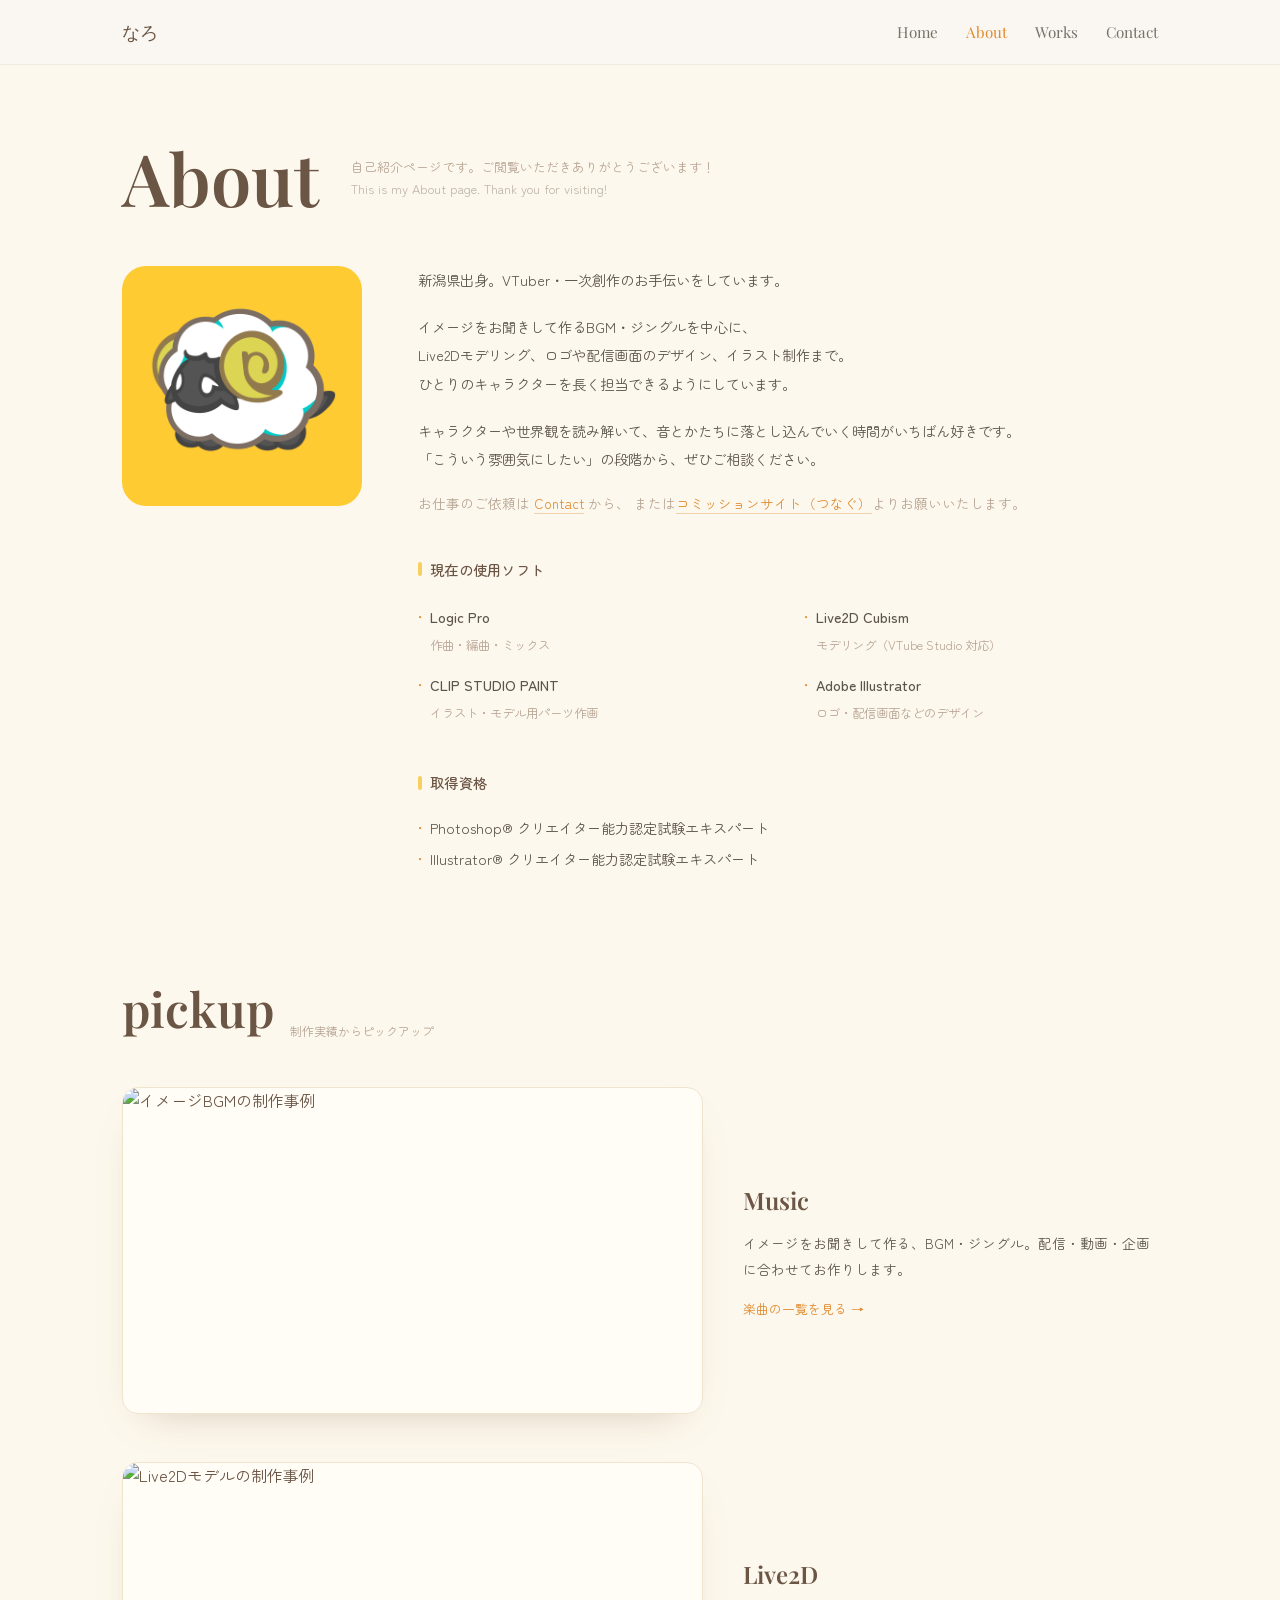
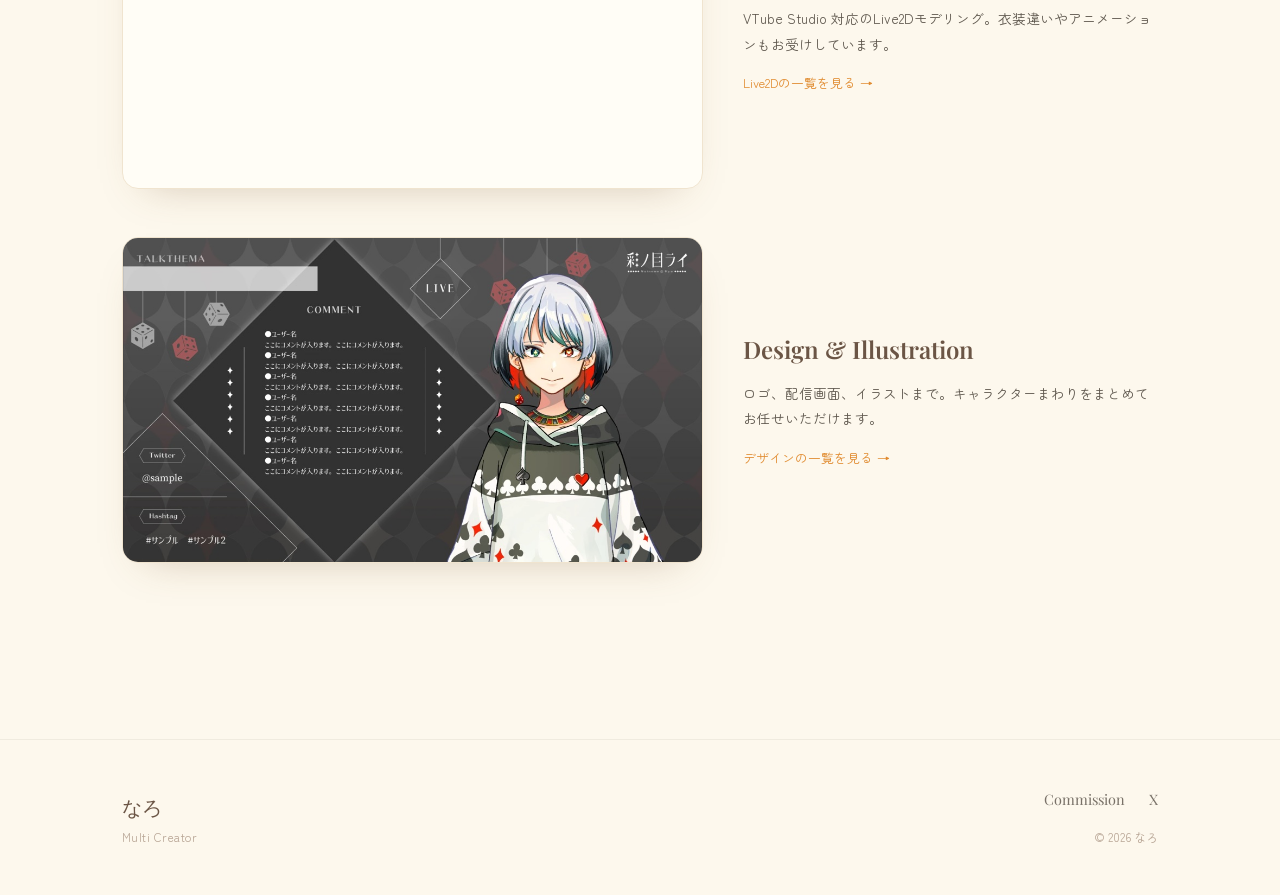
==== about.html @ 45e13581 "トップの「なろ」をロゴSVGに差し替え（トップ画像と同じ字体） Co-Authored-By: Claude Opus 5 <noreply@anthropic.com>" ====
<!doctype html>
<html lang="ja">
  <head>
    <meta charset="utf-8" />
    <meta name="viewport" content="width=device-width, initial-scale=1" />
    <title>About — なろ</title>
    <meta name="description" content="プロフィール・使用ソフト・取得資格・ピックアップ作品。" />
    <link rel="icon" href="images/favicon.png" type="image/png" />
    <link rel="apple-touch-icon" href="images/apple-touch-icon.png" />
    <!-- SNSに貼ったときのプレビュー（OGP） -->
    <meta property="og:type" content="website" />
    <meta property="og:site_name" content="なろ — Portfolio" />
    <meta property="og:title" content="About — なろ" />
    <meta property="og:description" content="プロフィール・使用ソフト・取得資格・ピックアップ作品。" />
    <meta property="og:url" content="https://nar8ran.github.io/about.html" />
    <meta property="og:image" content="https://nar8ran.github.io/images/og.png" />
    <meta name="twitter:card" content="summary_large_image" />
    <link rel="preconnect" href="https://fonts.googleapis.com" />
    <link rel="preconnect" href="https://fonts.gstatic.com" crossorigin />
    <link
      href="https://fonts.googleapis.com/css2?family=Playfair+Display:wght@400;500;600;700&family=Zen+Maru+Gothic:wght@400;500;700&display=swap"
      rel="stylesheet"
    />
    <link rel="stylesheet" href="style.css?v=202610081332" />
  </head>
  <body>
    <!-- ============ ヘッダー ============ -->
    <header class="site-header">
      <div class="site-header__inner">
        <a href="index.html" class="brand">なろ</a>
        <nav class="site-nav">
          <a href="index.html">Home</a>
          <a href="about.html" class="active">About</a>
          <a href="works.html">Works</a>
          <a href="contact.html">Contact</a>
        </nav>
      </div>
    </header>

    <main class="page">
      <div class="page-head rise">
        <h1>About</h1>
        <div class="page-head__sub">
          <p>自己紹介ページです。ご閲覧いただきありがとうございます！</p>
          <p><span>This is my About page. Thank you for visiting!</span></p>
        </div>
      </div>

      <!-- ============ プロフィール ============ -->
      <section class="profile">
        <div>
          <!-- プロフィールアイコン（差し替えるときは images/ の別ファイルを指定） -->
          <img
            class="profile__icon round-xl"
            src="images/profile.png"
            alt="なろのプロフィールアイコン"
            width="1000"
            height="1000"
          />
        </div>

        <div class="profile__body">
          <div class="intro">
            <p class="intro__block">新潟県出身。VTuber・一次創作のお手伝いをしています。</p>
            <p class="intro__block">
              イメージをお聞きして作るBGM・ジングルを中心に、<br />
              Live2Dモデリング、ロゴや配信画面のデザイン、イラスト制作まで。<br />
              ひとりのキャラクターを長く担当できるようにしています。
            </p>
            <p>
              キャラクターや世界観を読み解いて、音とかたちに落とし込んでいく時間がいちばん好きです。
            </p>
            <p>「こういう雰囲気にしたい」の段階から、ぜひご相談ください。</p>
            <p class="intro__links">
              お仕事のご依頼は <a href="contact.html">Contact</a> から、
              または<a href="https://tsunagu.cloud/users/nar8ran" target="_blank" rel="noreferrer"
                >コミッションサイト（つなぐ）</a
              >よりお願いいたします。
            </p>
          </div>

          <div>
            <h3 class="sublabel">現在の使用ソフト</h3>
            <ul class="list list--2col list--note">
              <li><b>Logic Pro</b><span>作曲・編曲・ミックス</span></li>
              <li><b>Live2D Cubism</b><span>モデリング（VTube Studio 対応）</span></li>
              <li><b>CLIP STUDIO PAINT</b><span>イラスト・モデル用パーツ作画</span></li>
              <li><b>Adobe Illustrator</b><span>ロゴ・配信画面などのデザイン</span></li>
            </ul>
          </div>

          <div>
            <h3 class="sublabel">取得資格</h3>
            <ul class="list">
              <li>Photoshop® クリエイター能力認定試験エキスパート</li>
              <li>Illustrator® クリエイター能力認定試験エキスパート</li>
            </ul>
          </div>
        </div>
      </section>

      <!-- ============ pickup ============ -->
      <section class="pickup-section">
        <div class="section-title">
          <h2>pickup</h2>
          <p>制作実績からピックアップ</p>
        </div>

        <div class="pickup">
          <!-- 各ブロックをクリックすると、Works の該当タブが開きます -->
          <a class="pickup__item" href="works.html#music">
            <div class="pickup__media">
              <img
                src="https://i.ytimg.com/vi/hlm5HIlk3f0/hqdefault.jpg"
                alt="イメージBGMの制作事例"
                loading="lazy"
              />
            </div>
            <div class="pickup__body">
              <h3 class="pickup__label">Music</h3>
              <p class="pickup__text">
                イメージをお聞きして作る、BGM・ジングル。配信・動画・企画に合わせてお作りします。
              </p>
              <span class="pickup__more">楽曲の一覧を見る</span>
            </div>
          </a>

          <a class="pickup__item" href="works.html#live2d">
            <div class="pickup__media">
              <img
                src="https://i.ytimg.com/vi/E3qz4unM4Dc/hqdefault.jpg"
                alt="Live2Dモデルの制作事例"
                loading="lazy"
              />
            </div>
            <div class="pickup__body">
              <h3 class="pickup__label">Live2D</h3>
              <p class="pickup__text">
                VTube Studio 対応のLive2Dモデリング。衣装違いやアニメーションもお受けしています。
              </p>
              <span class="pickup__more">Live2Dの一覧を見る</span>
            </div>
          </a>

          <a class="pickup__item" href="works.html#other">
            <div class="pickup__media pickup__media--top">
              <img src="images/stream-rye.jpg" alt="配信画面デザインの制作事例" loading="lazy" />
            </div>
            <div class="pickup__body">
              <h3 class="pickup__label">Design &amp; Illustration</h3>
              <p class="pickup__text">
                ロゴ、配信画面、イラストまで。キャラクターまわりをまとめてお任せいただけます。
              </p>
              <span class="pickup__more">デザインの一覧を見る</span>
            </div>
          </a>
        </div>
      </section>
    </main>

    <!-- ============ フッター ============ -->
    <footer class="site-footer">
      <div class="site-footer__inner">
        <div>
          <p class="site-footer__name">なろ</p>
          <p class="site-footer__role">Multi Creator</p>
        </div>
        <div class="site-footer__links">
          <nav class="social-nav">
            <a href="https://tsunagu.cloud/users/nar8ran" target="_blank" rel="noreferrer">Commission</a>
            <a href="https://x.com/nar8ran" target="_blank" rel="noreferrer">X</a>
          </nav>
          <p class="copyright">© <span id="year">2026</span> なろ</p>
        </div>
      </div>
    </footer>

    <script src="script.js?v=202610081332"></script>
  </body>
</html>
---- style.css ----
/* =================================================================
 *  Portfolio — 素の HTML/CSS/JS（ビルド不要）
 *  配色を変えたいときは、まず下の :root 変数を触ってください。
 * ================================================================= */

:root {
  /* ---- 配色：オレンジ〜イエロー〜クリーム（名刺と同じ系統）----
     変数名の sage / blush は以前の名残ですが、
     いまは「イエロー系」「ピーチ系」として使っています。 */
  --cream: #fdf8ed; /* 背景（あたたかいクリーム） */
  --surface: #fffdf6;
  --ink: #6b5545; /* 文字（やわらかいブラウン） */
  --ink-soft: #b7a494; /* 補足テキスト */
  --line: #f0e4cf; /* 罫線 */

  --sage: #f7cf5e; /* メインのイエロー */
  --sage-soft: #fdf0cb; /* 面で使う淡いイエロー */
  --sage-deep: #e08a2e; /* リンク・強調（濃いオレンジ） */

  --yellow: #fbeb4e; /* 丸マークなどに使う、はっきりした黄色 */
  --hover: #f0983f; /* ホバー時の色（オレンジ） */
  --blush: #f9c795; /* 差し色のピーチ */
  --blush-soft: #fdeada;
  --blush-deep: #e2793c;

  --shadow-soft: 0 18px 40px -24px rgba(120, 90, 50, 0.35);
  --serif: "Playfair Display", Georgia, "Times New Roman", serif;
  --sans: "Zen Maru Gothic", "Hiragino Kaku Gothic ProN", "Hiragino Sans",
    "Yu Gothic", Meiryo, sans-serif;
  --wrap: 1100px;
}

/* ---------- reset ---------- */
*,
*::before,
*::after {
  box-sizing: border-box;
  margin: 0;
  padding: 0;
}

html {
  scroll-behavior: smooth;
  scroll-padding-top: 5rem;
  -webkit-text-size-adjust: 100%;
}

body {
  min-height: 100%;
  background-color: var(--cream);
  color: var(--ink);
  font-family: var(--sans);
  line-height: 1.6;
  -webkit-font-smoothing: antialiased;
  text-rendering: optimizeLegibility;
}

img {
  max-width: 100%;
  display: block;
}
a {
  color: inherit;
  text-decoration: none;
}
button {
  font: inherit;
  cursor: pointer;
}

::selection {
  background: var(--blush);
  color: var(--ink);
}

.serif {
  font-family: var(--serif);
}
.wrap {
  max-width: var(--wrap);
  margin-inline: auto;
  padding-inline: 1.25rem;
}
@media (min-width: 640px) {
  .wrap {
    padding-inline: 2rem;
  }
}

.bg-paper {
  background-image:
    radial-gradient(circle at 20% 15%, rgba(247, 207, 94, 0.18), transparent 42%),
    radial-gradient(circle at 85% 85%, rgba(249, 199, 149, 0.18), transparent 45%);
}

/* ---------- header ---------- */
.site-header {
  position: sticky;
  top: 0;
  z-index: 40;
  border-bottom: 1px solid rgba(236, 229, 218, 0.7);
  background: rgba(250, 247, 242, 0.85);
  backdrop-filter: blur(10px);
}
.site-header__inner {
  max-width: var(--wrap);
  margin-inline: auto;
  padding: 1rem 1.25rem;
  display: flex;
  align-items: center;
  justify-content: space-between;
}
@media (min-width: 640px) {
  .site-header__inner {
    padding: 1rem 2rem;
  }
}
.brand {
  font-family: var(--serif);
  font-size: 1.125rem;
  letter-spacing: 0.02em;
  transition: opacity 0.2s;
}
.brand:hover {
  color: var(--hover);
}
.site-nav {
  display: flex;
  align-items: center;
  gap: 1rem;
  font-family: var(--serif);
  font-size: 0.9rem;
}
@media (min-width: 640px) {
  .site-nav {
    gap: 1.75rem;
    font-size: 0.95rem;
  }
}
.site-nav a {
  position: relative;
  padding: 0.25rem 0;
  color: rgba(64, 56, 47, 0.7);
  transition: color 0.2s;
}
.site-nav a:hover {
  color: var(--hover);
}
.site-nav a.active {
  color: var(--sage-deep);
}

/* ---------- footer ---------- */
.site-footer {
  margin-top: 6rem;
  border-top: 1px solid rgba(236, 229, 218, 0.7);
}
.site-footer__inner {
  max-width: var(--wrap);
  margin-inline: auto;
  padding: 3rem 1.25rem;
  display: flex;
  flex-direction: column;
  gap: 2rem;
}
@media (min-width: 640px) {
  .site-footer__inner {
    padding: 3rem 2rem;
    flex-direction: row;
    align-items: flex-end;
    justify-content: space-between;
  }
}
.site-footer__name {
  font-family: var(--serif);
  font-size: 1.25rem;
}
.site-footer__role {
  margin-top: 0.25rem;
  font-size: 0.75rem;
  letter-spacing: 0.04em;
  color: var(--ink-soft);
}
.site-footer__links {
  display: flex;
  flex-direction: column;
  gap: 1rem;
}
@media (min-width: 640px) {
  .site-footer__links {
    align-items: flex-end;
  }
}
.social-nav {
  display: flex;
  flex-wrap: wrap;
  gap: 0.5rem 1.5rem;
  font-family: var(--serif);
  font-size: 0.9rem;
  color: rgba(64, 56, 47, 0.7);
}
.social-nav a:hover {
  color: var(--hover);
}
.copyright {
  font-size: 0.75rem;
  color: var(--ink-soft);
}

/* ---------- page heading ---------- */
.page {
  max-width: var(--wrap);
  margin-inline: auto;
  padding: 3.5rem 1.25rem;
}
@media (min-width: 640px) {
  .page {
    padding: 5rem 2rem;
  }
}
.page-head {
  display: flex;
  flex-direction: column;
  gap: 0.75rem;
}
@media (min-width: 640px) {
  .page-head {
    flex-direction: row;
    align-items: center; /* 見出しの高さの真ん中に文を揃える */
    gap: 2rem;
  }
}
.page-head h1 {
  font-family: var(--serif);
  font-weight: 600;
  font-size: 3.75rem;
  line-height: 0.9;
}
@media (min-width: 640px) {
  .page-head h1 {
    font-size: 4.5rem;
  }
}
.page-head__sub {
  font-size: 0.8rem;
  line-height: 1.7;
  color: var(--ink-soft);
}
@media (min-width: 640px) {
  .page-head__sub {
    padding-bottom: 0;
  }
}
.page-head__sub span {
  color: rgba(168, 158, 144, 0.75);
}

/* ---------- placeholder media ---------- */
.ph {
  position: relative;
  display: flex;
  align-items: center;
  justify-content: center;
  overflow: hidden;
  color: rgba(64, 56, 47, 0.45);
  font-size: 0.75rem;
  font-weight: 500;
  letter-spacing: 0.02em;
  text-align: center;
  background: linear-gradient(135deg, var(--sage-soft), rgba(247, 207, 94, 0.5));
}
.ph--blush {
  background: linear-gradient(135deg, var(--blush-soft), rgba(249, 199, 149, 0.5));
}
.ph--mixed {
  background: linear-gradient(135deg, var(--sage-soft), var(--cream) 55%, var(--blush-soft));
}
.ph::before {
  content: "✦";
  position: absolute;
  top: 0.75rem;
  right: 1rem;
  color: rgba(255, 255, 255, 0.7);
  font-size: 0.85rem;
}
.ph__label {
  position: relative;
  z-index: 1;
  max-width: 85%;
  padding-inline: 1rem;
}
.ph--square {
  aspect-ratio: 1 / 1;
}
.ph--43 {
  aspect-ratio: 4 / 3;
}
.ph--wide {
  aspect-ratio: 16 / 6;
}
.round-lg {
  border-radius: 1rem;
}
.round-xl {
  border-radius: 1.5rem;
}

/* ---------- about ---------- */
.profile {
  margin-top: 3.5rem;
  display: grid;
  gap: 2.5rem;
}
@media (min-width: 768px) {
  .profile {
    grid-template-columns: 15rem 1fr;
    gap: 3.5rem;
  }
}
.profile__icon {
  width: 100%;
  height: auto;
  aspect-ratio: 1 / 1;
  object-fit: cover;
  display: block;
}
.profile__body {
  display: flex;
  flex-direction: column;
  gap: 2.5rem;
}
.intro {
  font-size: 0.9rem;
  line-height: 2;
  color: rgba(64, 56, 47, 0.85);
}
.sublabel {
  display: inline-flex;
  align-items: center;
  gap: 0.5rem;
  font-size: 0.9rem;
  font-weight: 500;
  letter-spacing: 0.02em;
}
.sublabel::before {
  content: "";
  width: 4px;
  height: 14px;
  border-radius: 999px;
  background: var(--sage);
}
.list {
  margin-top: 1rem;
  font-size: 0.9rem;
  color: rgba(64, 56, 47, 0.85);
  list-style: none;
}
.list li {
  display: flex;
  align-items: flex-start;
  gap: 0.5rem;
  padding-block: 0.25rem;
}
.list li::before {
  content: "•";
  color: var(--sage-deep);
}
.list--2col {
  display: grid;
  grid-template-columns: 1fr;
  gap: 0.25rem 2rem;
}
/* ソフト名の下に、何に使っているかを小さく添える */
.list--note li {
  display: grid;
  grid-template-columns: auto 1fr;
  column-gap: 0.5rem;
  padding-block: 0.4rem;
}
.list--note li::before {
  grid-row: 1 / 3;
  line-height: 1.6;
}
.list--note b {
  font-weight: 500;
}
.list--note span {
  grid-column: 2;
  font-size: 0.78rem;
  color: var(--ink-soft);
}
/* 話のまとまりごとに、少し間をあける */
/* 入力欄の下に添える、小さな案内文 */
.field-note {
  margin-top: 0.5rem;
  font-size: 0.75rem;
  line-height: 1.8;
  color: var(--ink-soft);
}
.field-note a {
  color: var(--sage-deep);
  border-bottom: 1px solid rgba(224, 138, 46, 0.35);
  transition: color 0.2s, border-color 0.2s;
}
.field-note a:hover {
  color: var(--hover);
  border-color: var(--hover);
}

.intro__block {
  margin-bottom: 1.1rem;
}
.intro__links {
  margin-top: 1rem;
  font-size: 0.85rem;
  color: var(--ink-soft);
}
.intro__links a {
  color: var(--sage-deep);
  border-bottom: 1px solid rgba(224, 138, 46, 0.35);
  transition: color 0.2s, border-color 0.2s;
}
.intro__links a:hover {
  color: var(--hover);
  border-color: var(--hover);
}
@media (min-width: 640px) {
  .list--2col {
    grid-template-columns: 1fr 1fr;
  }
}

/* ---------- About：pickup（1ジャンル1点を大きく見せる） ---------- */
.pickup-section {
  margin-top: 6rem;
}
.pickup {
  margin-top: 2.5rem;
  display: flex;
  flex-direction: column;
  gap: 3rem;
}
.pickup__item {
  display: grid;
  grid-template-columns: 1fr;
  gap: 1.25rem;
  align-items: center;
  color: var(--ink);
}
@media (min-width: 768px) {
  .pickup__item {
    grid-template-columns: 1.4fr 1fr;
    gap: 2.5rem;
  }
}
.pickup__media {
  position: relative;
  aspect-ratio: 16 / 9;
  overflow: hidden;
  border-radius: 1rem;
  border: 1px solid var(--line);
  background: var(--surface);
  box-shadow: var(--shadow-soft);
}
.pickup__media img {
  position: absolute;
  inset: 0;
  width: 100%;
  height: 100%;
  object-fit: cover;
  transition: transform 0.5s;
}
.pickup__media.pickup__media--top img {
  object-position: top;
}
.pickup__item:hover .pickup__media img {
  transform: scale(1.04);
}
.pickup__label {
  font-family: var(--serif);
  font-size: 1.5rem;
  font-weight: 600;
  transition: color 0.2s;
}
.pickup__item:hover .pickup__label {
  color: var(--hover);
}
.pickup__text {
  margin-top: 0.75rem;
  font-size: 0.85rem;
  line-height: 1.9;
  color: rgba(64, 56, 47, 0.85);
}
.pickup__more {
  display: inline-block;
  margin-top: 1rem;
  font-size: 0.8rem;
  color: var(--sage-deep);
  transition: color 0.2s;
}
.pickup__more::after {
  content: " →";
  transition: margin-left 0.2s;
}
.pickup__item:hover .pickup__more {
  color: var(--hover);
}
.pickup__item:hover .pickup__more::after {
  margin-left: 0.25rem;
}

.section-title {
  display: flex;
  align-items: flex-end;
  gap: 1rem;
}
.section-title h2 {
  font-family: var(--serif);
  font-weight: 600;
  font-size: 2.25rem;
}
@media (min-width: 640px) {
  .section-title h2 {
    font-size: 3rem;
  }
}
.section-title p {
  padding-bottom: 0.4rem;
  font-size: 0.75rem;
  color: var(--ink-soft);
}

/* ---------- works grid & cards ---------- */
.grid-3 {
  display: grid;
  grid-template-columns: 1fr;
  gap: 1.25rem;
}
@media (min-width: 640px) {
  .grid-3 {
    grid-template-columns: 1fr 1fr;
  }
}
@media (min-width: 1024px) {
  .grid-3 {
    grid-template-columns: 1fr 1fr 1fr;
  }
}

/* カードが1枚ずつふわっと現れる（トップの文字と全く同じ floatUp を使う） */
.card {
  opacity: 0;
}
.card.is-shown {
  /* 見出し・トップの文字と同一の動き＆同一のタイミング */
  animation: floatUp 0.9s cubic-bezier(0.22, 0.68, 0.24, 1) 0.25s both;
}
/* 出終わったらアニメーションを外して、ホバーの動きに戻す */
.card.is-done {
  animation: none;
  opacity: 1;
}
/* JSが動かない環境では、最初から見えるようにしておく */
.no-js .card {
  opacity: 1;
  animation: none;
}
/* 動きを減らす設定の人はそのまま表示 */
@media (prefers-reduced-motion: reduce) {
  .card {
    opacity: 1;
    animation: none;
  }
}

.card {
  position: relative;
  overflow: hidden;
  border-radius: 1rem;
  border: 1px solid rgba(236, 229, 218, 0.7);
  background: var(--surface);
  box-shadow: var(--shadow-soft);
  transition:
    transform 0.3s,
    border-color 0.3s;
}
.card.is-done:hover {
  transform: translateY(-4px);
  border-color: rgba(247, 207, 94, 0.6);
}
.card__media {
  position: relative;
  aspect-ratio: 16 / 9;
  overflow: hidden;
}
/* 縦長の画像は、上（待機画面側）を見せる */
.card__media.card__media--top img {
  object-position: top;
}
/* 一覧ものは切り取らず、全体を収める */
.card__media--contain {
  background: var(--surface);
}
/* --contain は「1つのクラス名」なので、.card__media と重ねて優先度を上げる
   （そうしないと後ろにある .card__media img の cover に負けて切り取られる） */
.card__media.card__media--contain img {
  object-fit: contain;
  padding: 0.5rem;
}
.card__media--top a,
.card__media--link a,
.card__media--contain a {
  display: block;
  position: absolute;
  inset: 0;
}
.card__media img,
.card__media video,
.card__media iframe,
.card__media .ph {
  position: absolute;
  inset: 0;
  width: 100%;
  height: 100%;
  object-fit: cover;
  border: 0;
}
.card__media img {
  transition: transform 0.5s;
}
.card:hover .card__media img {
  transform: scale(1.04);
}
.card__meta {
  display: flex;
  align-items: center;
  justify-content: space-between;
  gap: 0.5rem;
  padding: 0.75rem 1rem;
}
.card__title {
  font-size: 0.875rem;
  line-height: 1.5;
  overflow: hidden;
  display: -webkit-box;
  -webkit-box-orient: vertical;
  -webkit-line-clamp: 2;
}
.card__cat {
  flex-shrink: 0;
  font-family: var(--serif);
  font-size: 0.7rem;
  color: var(--ink-soft);
}

/* YouTubeサムネイル（クリックで再生。普段はボタン類を出さない） */
.ytlite {
  position: absolute;
  inset: 0;
  width: 100%;
  height: 100%;
  padding: 0;
  border: 0;
  background: none;
  cursor: pointer;
  display: block;
}
.ytlite img {
  width: 100%;
  height: 100%;
  object-fit: cover;
  display: block;
  transition: transform 0.5s;
}
.card:hover .ytlite img {
  transform: scale(1.04);
}
.ytlite__play {
  position: absolute;
  left: 50%;
  top: 50%;
  transform: translate(-50%, -50%);
  width: 3rem;
  height: 3rem;
  border-radius: 999px;
  background: rgba(255, 255, 255, 0.82);
  box-shadow: 0 8px 20px -8px rgba(120, 90, 50, 0.6);
  display: flex;
  align-items: center;
  justify-content: center;
  transition: background 0.25s, transform 0.25s, opacity 0.25s;
  opacity: 0.85;
}
.ytlite__play::before {
  content: "";
  border-style: solid;
  border-width: 0.5rem 0 0.5rem 0.85rem;
  border-color: transparent transparent transparent var(--ink);
  margin-left: 0.18rem;
}
.card:hover .ytlite__play {
  background: #fff;
  opacity: 1;
  transform: translate(-50%, -50%) scale(1.08);
}

/* tabs */
.tabs {
  margin-bottom: 2rem;
  display: flex;
  flex-wrap: wrap;
  align-items: center;
  gap: 0.75rem 1.5rem;
  border-bottom: 1px solid rgba(236, 229, 218, 0.7);
  padding-bottom: 1rem;
}
/* Musicタブのときだけ出す、全曲カタログ（Naro studio）への案内 */
.catalog-link {
  display: block;
  margin: -0.5rem 0 2rem;
  padding: 1rem 1.25rem;
  border: 1px solid var(--line);
  border-radius: 1rem;
  background: var(--sage-soft);
  color: var(--ink);
  transition:
    border-color 0.3s,
    background 0.3s,
    transform 0.3s;
}
.catalog-link:hover {
  border-color: rgba(247, 207, 94, 0.8);
  background: var(--surface);
  transform: translateY(-2px);
}
.catalog-link__title {
  display: block;
  font-weight: 700;
  font-size: 0.95rem;
}
.catalog-link__title::before {
  content: "♪ ";
  color: var(--sage-deep);
}
.catalog-link:hover .catalog-link__title {
  color: var(--hover);
}
.catalog-link__note {
  display: block;
  margin-top: 0.35rem;
  font-size: 0.8rem;
  line-height: 1.6;
  color: var(--ink-soft);
}

.tab {
  position: relative;
  background: none;
  border: none;
  font-family: var(--serif);
  font-size: 0.9rem;
  color: rgba(64, 56, 47, 0.55);
  transition: color 0.2s;
}
@media (min-width: 640px) {
  .tab {
    font-size: 1rem;
  }
}
.tab:hover {
  color: var(--hover);
}
.tab.active {
  color: var(--sage-deep);
}
.tab.active::after {
  content: "";
  position: absolute;
  left: 0;
  bottom: -1.05rem;
  width: 100%;
  height: 2px;
  border-radius: 999px;
  background: var(--sage-deep);
}
.empty {
  padding-block: 4rem;
  text-align: center;
  font-size: 0.875rem;
  color: var(--ink-soft);
}
.is-hidden {
  display: none !important;
}

/* ---------- contact form ---------- */
.form {
  max-width: 42rem;
  margin-top: 3rem;
  display: flex;
  flex-direction: column;
  gap: 1.25rem;
}
.field-row {
  display: grid;
  gap: 0.4rem;
}
@media (min-width: 640px) {
  .field-row {
    grid-template-columns: 9.5rem 1fr;
    gap: 1.25rem;
  }
}
.field-row > label {
  font-size: 0.875rem;
  color: rgba(64, 56, 47, 0.8);
}
@media (min-width: 640px) {
  .field-row > label {
    padding-top: 0.6rem;
  }
}
.req {
  margin-left: 0.25rem;
  color: var(--blush-deep);
}
.field {
  width: 100%;
  border-radius: 0.5rem;
  border: 1px solid var(--line);
  background: var(--surface);
  padding: 0.65rem 1rem;
  font: inherit;
  font-size: 0.875rem;
  color: var(--ink);
  outline: none;
  transition:
    border-color 0.2s,
    box-shadow 0.2s;
}
.field::placeholder {
  color: rgba(168, 158, 144, 0.7);
}
.field:focus {
  border-color: var(--sage);
  box-shadow: 0 0 0 3px rgba(247, 207, 94, 0.35);
}
textarea.field {
  resize: vertical;
}
.field-file {
  width: 100%;
  font-size: 0.875rem;
  color: var(--ink-soft);
}
.field-file::file-selector-button {
  margin-right: 0.75rem;
  border: none;
  border-radius: 0.5rem;
  background: var(--sage-soft);
  color: var(--sage-deep);
  padding: 0.5rem 1rem;
  font: inherit;
  font-size: 0.875rem;
  cursor: pointer;
  transition: background 0.2s;
}
.field-file::file-selector-button:hover {
  background: rgba(247, 207, 94, 0.45);
}
.field-error {
  margin-top: 0.4rem;
  font-size: 0.75rem;
  color: var(--blush-deep);
}
.submit-row {
  display: grid;
}
@media (min-width: 640px) {
  .submit-row {
    grid-template-columns: 9.5rem 1fr;
    gap: 1.25rem;
  }
}
.btn {
  display: inline-flex;
  align-items: center;
  justify-content: center;
  gap: 0.5rem;
  border: none;
  border-radius: 999px;
  background: var(--sage-deep);
  color: #fff;
  padding: 0.75rem 2.5rem;
  font-family: var(--serif);
  font-size: 0.875rem;
  letter-spacing: 0.02em;
  box-shadow: var(--shadow-soft);
  transition: background 0.2s;
}
.btn:hover {
  background: var(--ink);
}
.btn:disabled {
  opacity: 0.6;
  cursor: not-allowed;
}
.banner {
  border-radius: 0.5rem;
  padding: 0.75rem 1rem;
  font-size: 0.875rem;
}
.banner--error {
  border: 1px solid rgba(249, 199, 149, 0.7);
  background: var(--blush-soft);
  color: var(--blush-deep);
}
.thanks {
  max-width: 42rem;
  margin-top: 3rem;
  border-radius: 1.5rem;
  border: 1px solid rgba(247, 207, 94, 0.5);
  background: rgba(253, 240, 203, 0.7);
  padding: 2rem;
  text-align: center;
}
.thanks h2 {
  font-family: var(--serif);
  font-weight: 600;
  font-size: 1.5rem;
  color: var(--sage-deep);
}
.thanks p {
  margin-top: 0.75rem;
  font-size: 0.875rem;
  line-height: 1.8;
  color: rgba(64, 56, 47, 0.8);
}
.illust-wide {
  margin-top: 5rem;
}

/* ================================================================= *
 *  HOME
 * ================================================================= */
.home {
  min-height: 100vh;
  display: flex;
  flex-direction: column;
}
@media (min-width: 768px) {
  .home {
    flex-direction: row;
  }
}

/* ---------- ヒーロー（文字だけのループアニメーション） ----------
   大小のテキストが左右に流れ続けます。
   速さ＝各 .trow--n の animation 秒数（大きいほどゆっくり）
   向き＝reverse を付けると逆方向になります。 */
.hero {
  position: relative;
  width: 100%;
  min-height: 52vh;
  overflow: hidden;
  background: linear-gradient(
    120deg,
    var(--sage-soft) 0%,
    var(--cream) 38%,
    var(--blush-soft) 68%,
    var(--sage-soft) 100%
  );
  background-size: 260% 260%;
  animation: heroFlow 18s ease-in-out infinite;
}
@media (min-width: 768px) {
  .home {
    align-items: center; /* 画像を縦の中央に置く */
  }
  .hero {
    /* 画像の比率のまま、画面の幅にも高さにも収まるサイズにする */
    flex: 0 1 auto;
    width: min(calc(100% - 15rem), calc(100vh * 1337 / 841));
    height: auto;
    min-height: 0;
    aspect-ratio: 1337 / 841;
  }
}
@keyframes heroFlow {
  0%, 100% { background-position: 0% 50%; }
  50% { background-position: 100% 50%; }
}

/* 文字の行を縦に並べて、少し傾ける */
.hero__rows {
  position: absolute;
  top: 50%;
  left: -6%;
  width: 112%;
  transform: translateY(-50%) rotate(-4deg);
  display: flex;
  flex-direction: column;
  gap: 0.6rem;
}
.trow {
  overflow: hidden;
  mask-image: linear-gradient(90deg, transparent, #000 10%, #000 90%, transparent);
  -webkit-mask-image: linear-gradient(90deg, transparent, #000 10%, #000 90%, transparent);
}
.trow__track {
  display: flex;
  width: max-content;
  white-space: nowrap;
}
.trow__track span {
  font-family: var(--serif);
  white-space: nowrap;
  line-height: 1.15;
}

/* 行ごとの大きさ・濃さ・速さ・向き */
.trow--1 .trow__track span {
  font-size: clamp(2rem, 7vmin, 4.4rem);
  color: rgba(64, 56, 47, 0.78);
}
.trow--1 .trow__track { animation: marquee 26s linear infinite; }

.trow--2 .trow__track span {
  font-size: clamp(1.1rem, 3.4vmin, 2rem);
  letter-spacing: 0.14em;
  color: var(--sage-deep);
  opacity: 0.85;
}
.trow--2 .trow__track { animation: marquee 18s linear infinite reverse; }

.trow--3 .trow__track span {
  font-size: clamp(2.4rem, 9vmin, 5.6rem);
  color: rgba(255, 255, 255, 0.92);
}
.trow--3 .trow__track { animation: marquee 34s linear infinite; }

.trow--4 .trow__track span {
  font-size: clamp(1.1rem, 3.4vmin, 2rem);
  letter-spacing: 0.14em;
  color: var(--blush-deep);
}
.trow--4 .trow__track { animation: marquee 22s linear infinite reverse; }

.trow--5 .trow__track span {
  font-size: clamp(1.6rem, 5vmin, 3rem);
  color: rgba(64, 56, 47, 0.35);
  letter-spacing: 0.06em;
}
.trow--5 .trow__track { animation: marquee 30s linear infinite; }

@keyframes marquee {
  from { transform: translateX(0); }
  to { transform: translateX(-50%); }
}

/* メインビジュアル（余白なしでぴったり・動かさない） */
.hero__art {
  position: absolute;
  inset: 0;
  width: 100%;
  height: 100%;
  object-fit: cover;
  object-position: center;
}

/* 右側のナビも、少し遅れて順番に浮かび上がる */
.home-brand,
.home-nav a,
.home-links {
  animation: floatUp 0.9s cubic-bezier(0.22, 0.68, 0.24, 1) both;
}
.home-brand { animation-delay: 0.25s; }
.home-nav a { animation-delay: 0.45s; } /* About / Works / Contact は同時に */
.home-links { animation-delay: 0.6s; }

@keyframes floatUp {
  from {
    opacity: 0;
    transform: translateY(24px);
  }
  to {
    opacity: 1;
    transform: translateY(0);
  }
}

/* 動きを減らす設定の人には静止して見せる */
@media (prefers-reduced-motion: reduce) {
  .hero,
  .trow__track,
  .home-brand,
  .home-nav a,
  .home-links {
    animation: none;
  }
}

.home-side {
  width: 100%;
  display: flex;
  flex-direction: column;
  justify-content: space-between;
  gap: 3rem;
  padding: 2.5rem 2rem;
}
@media (min-width: 768px) {
  .home-side {
    /* 画像の残り幅にぴったり合わせる */
    width: auto;
    flex: 1 1 auto;
    min-width: 15rem;
    padding: 4rem 3rem;
  }
}
@media (min-width: 1024px) {
  .home-side {
    padding: 4rem 3.5rem;
  }
}
/* 「なろ」はロゴ画像（トップ画像のWelcomeと同じ字体） */
.home-brand__logo {
  display: block;
  height: 1.9rem;
  width: auto;
  fill: var(--ink);
  transition: fill 0.2s;
}
.home-brand a:hover .home-brand__logo {
  fill: var(--hover);
}
.home-brand__role {
  margin-top: 0.4rem;
  font-size: 0.75rem;
  letter-spacing: 0.12em;
  color: var(--ink-soft);
}
.home-nav {
  display: flex;
  flex-direction: column;
  gap: 1.5rem;
}
.home-nav a {
  display: inline-flex;
  align-items: center;
  font-family: var(--serif);
  font-size: 1.875rem;
  transition: color 0.3s;
}
.home-nav a:hover {
  color: var(--hover);
}
.home-links__label {
  font-size: 0.7rem;
  text-transform: uppercase;
  letter-spacing: 0.25em;
  color: var(--ink-soft);
}
.home-links__list {
  margin-top: 0.75rem;
  display: flex;
  flex-wrap: wrap;
  gap: 0.5rem 1.25rem;
  font-family: var(--serif);
  font-size: 0.9rem;
  color: rgba(64, 56, 47, 0.75);
}
.home-links__list a:hover {
  color: var(--hover);
}
.home-links__note {
  margin-top: 0.75rem;
  font-size: 0.75rem;
  line-height: 1.7;
  color: var(--ink-soft);
}

/* ---------- animations ---------- */
@media (prefers-reduced-motion: no-preference) {
  @keyframes rise {
    from {
      opacity: 0;
      transform: translateY(12px);
    }
    to {
      opacity: 1;
      transform: translateY(0);
    }
  }
  /* 見出しも、カードやトップの文字と全く同じ動き・同じタイミングで出す */
  .rise {
    animation: floatUp 0.9s cubic-bezier(0.22, 0.68, 0.24, 1) 0.25s both;
  }
  @keyframes float {
    0%,
    100% {
      transform: translateY(0) translateX(0);
    }
    50% {
      transform: translateY(-14px) translateX(6px);
    }
  }
  .float {
    animation: float 7s ease-in-out infinite;
  }
  .float-slow {
    animation: float 11s ease-in-out infinite;
  }
}

/* ---------- Works：動画カード & 拡大モーダル ---------- */
.card__media.has-video {
  cursor: pointer;
}

.modal {
  position: fixed;
  inset: 0;
  z-index: 100;
  display: flex;
  align-items: center;
  justify-content: center;
  padding: 5vw;
  /* 白いすりガラス（ほわっと） */
  background: rgba(255, 255, 255, 0.55);
  backdrop-filter: blur(18px) saturate(1.1);
  -webkit-backdrop-filter: blur(18px) saturate(1.1);
  /* ふわっと表示（すりガラスはゆっくりめに） */
  opacity: 0;
  transition: opacity 0.5s ease;
}
.modal.is-open {
  opacity: 1;
}
.modal[hidden] {
  display: none;
}
.modal__stack,
.modal__video {
  max-width: min(92vw, 1100px);
  max-height: 85vh;
  border-radius: 0.75rem;
  background: #000;
  box-shadow: 0 30px 90px -30px rgba(120, 90, 50, 0.45);
  opacity: 0;
  transform: scale(0.96);
  transition:
    opacity 0.45s ease,
    transform 0.5s cubic-bezier(0.2, 0.7, 0.2, 1);
}
/* 複数枚のときは縦に並べて、はみ出た分はスクロールで見る */
.modal__stack {
  display: flex;
  flex-direction: column;
  gap: 0.75rem;
  overflow-y: auto;
  background: var(--surface);
  padding: 0.75rem;
  -webkit-overflow-scrolling: touch;
}
.modal__stack img {
  display: block;
  width: 100%;
  height: auto;
  border-radius: 0.5rem;
  background: var(--surface);
}
.modal.is-open .modal__stack,
.modal.is-open .modal__video {
  opacity: 1;
  transform: scale(1);
  /* 遅延なし（すりガラスと動画がほぼ同時にふわっと） */
  transition-delay: 0s;
}
.modal__close {
  position: absolute;
  top: 1.25rem;
  right: 1.5rem;
  width: 2.5rem;
  height: 2.5rem;
  border: 1px solid var(--line);
  border-radius: 999px;
  background: rgba(255, 255, 255, 0.9);
  color: var(--ink);
  font-size: 1.5rem;
  line-height: 1;
  cursor: pointer;
  box-shadow: var(--shadow-soft);
  transition: background 0.2s;
}
.modal__close:hover {
  background: #fff;
}
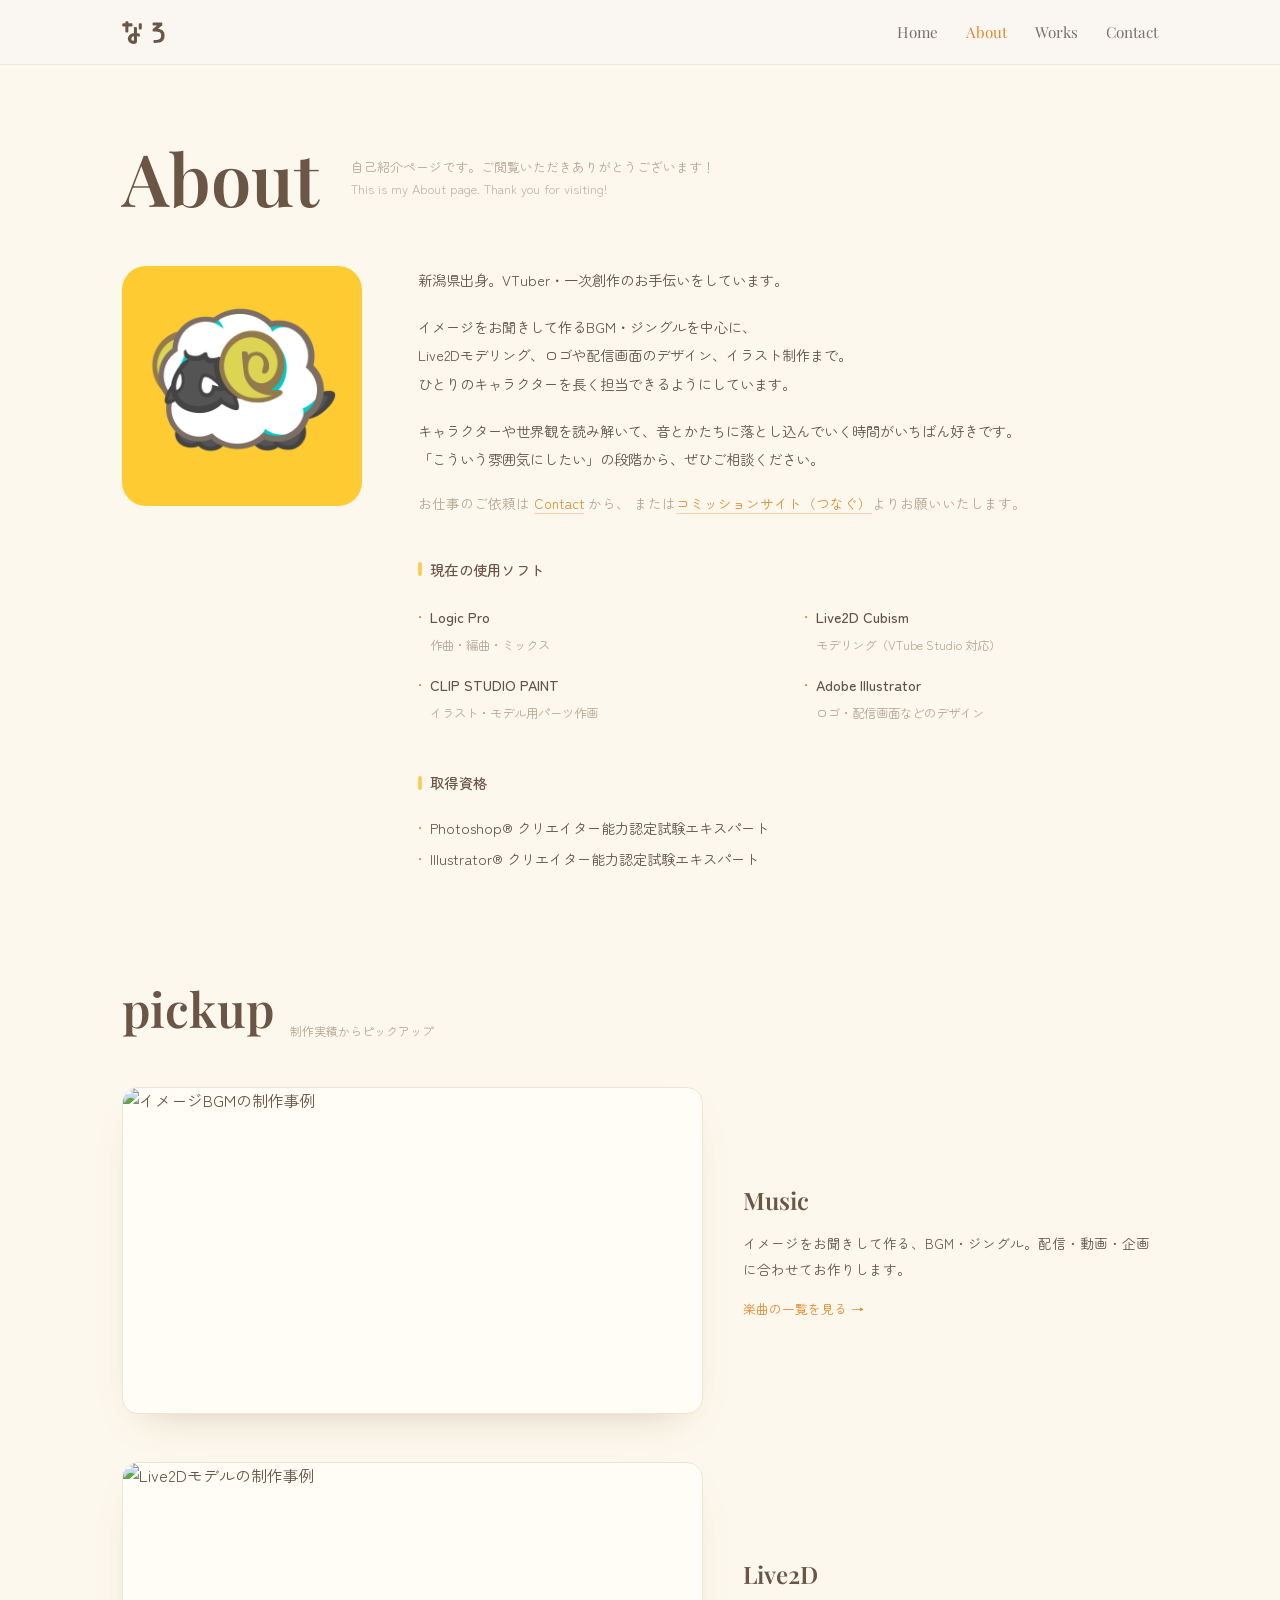
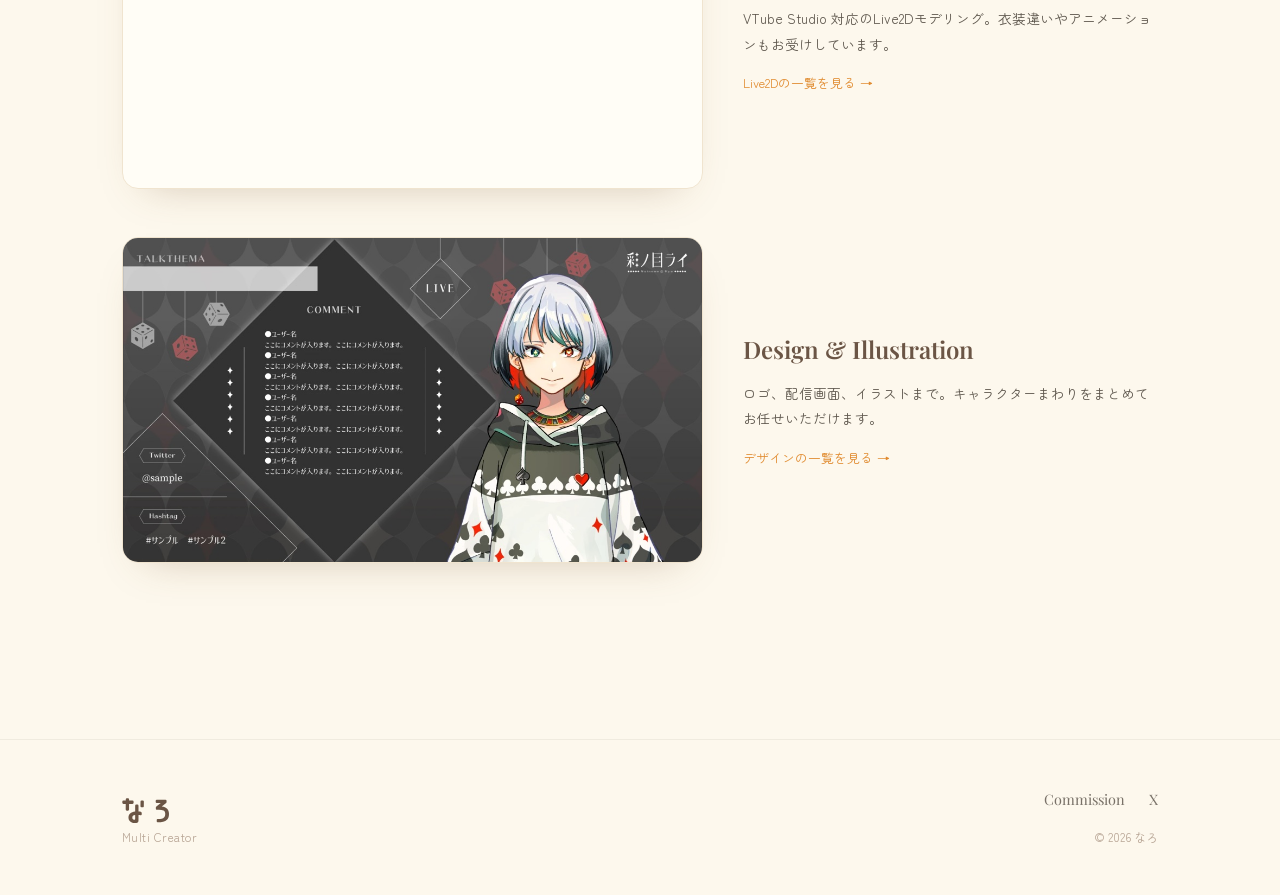
==== commit b591b506: "ヘッダー・フッターの「なろ」もロゴSVGに差し替え Co-Authored-By: Claude Opus 5 <noreply@anthropic.com>" ====
--- a/about.html
+++ b/about.html
@@ -21,13 +21,18 @@
       href="https://fonts.googleapis.com/css2?family=Playfair+Display:wght@400;500;600;700&family=Zen+Maru+Gothic:wght@400;500;700&display=swap"
       rel="stylesheet"
     />
-    <link rel="stylesheet" href="style.css?v=202610081332" />
+    <link rel="stylesheet" href="style.css?v=202610081335" />
   </head>
   <body>
     <!-- ============ ヘッダー ============ -->
     <header class="site-header">
       <div class="site-header__inner">
-        <a href="index.html" class="brand">なろ</a>
+        <a href="index.html" class="brand">
+          <svg class="brand__logo" viewBox="150 140 1550 838" xmlns="http://www.w3.org/2000/svg" role="img" aria-label="なろ">
+            <path d="M344.24,556.77h-36.43c-24.29,0-36.42-12.14-36.42-36.42l.91-185.77h-75.58c-24.29,0-36.43-12.14-36.43-36.43v-36.42c0-24.27,12.14-36.42,36.43-36.42h76.5v-39.16c0-24.27,12.14-36.42,36.42-36.42h36.43c24.27,0,36.43,12.15,36.43,36.42v39.16h111.1c24.27,0,36.42,12.15,36.42,36.42v36.42c0,24.29-12.15,36.43-36.42,36.43h-112.01l-.91,185.77c0,24.29-12.16,36.42-36.43,36.42ZM795.92,631.45v42.8c0,20.65-8.51,30.96-25.5,30.96-2.43,0-7.29-.6-14.57-1.82-21.26-4.85-43.12-8.2-65.57-10.02v175.76c0,43.71-15.48,71.94-46.44,84.69-23.08,9.11-46.76,13.66-71.03,13.66-34.01,0-66.94-7.74-98.8-23.22-31.87-15.48-58.14-36.58-78.77-63.29-20.65-26.71-31.57-55.85-32.79-87.42-2.43-58.28,15.62-105.78,54.19-142.52,38.54-36.72,93.34-58.74,164.37-66.02v-192.15c0-24.27,12.14-36.42,36.43-36.42h36.42c24.28,0,36.43,12.15,36.43,36.42v190.33c32.78,2.43,57.37,5.16,73.76,8.2,21.24,3.64,31.87,17,31.87,40.07ZM551.86,855.47c9.11,0,16.24-3.33,21.4-10.02,5.15-6.67,7.74-15.17,7.74-25.5v-125.67c-33.39,5.46-57.23,15.64-71.48,30.51-14.28,14.88-21.4,34.76-21.4,59.65,0,15.8,4.55,30.21,13.66,43.26,9.11,13.06,22.77,22.01,40.98,26.87,2.42.61,5.47.91,9.11.91ZM866.03,257.17l-1.82,150.25c0,24.29-12.15,36.43-36.42,36.43h-36.43c-24.29,0-36.43-12.14-36.43-36.43l1.82-150.25c0-24.28,12.14-36.43,36.43-36.43h36.43c24.27,0,36.42,12.15,36.42,36.43Z" />
+            <path d="M1253.97,233.25c0-24.27,12.14-36.42,36.43-36.42h282.3c24.27,0,36.42,12.15,36.42,36.42v36.43c0,8.51-2.43,16.7-7.28,24.59-4.87,7.9-10.02,13.97-15.48,18.21l-134.78,106.54c158.46,17.62,237.68,98.35,237.68,242.23,0,79.54-19.28,139.64-57.83,180.31-38.56,40.68-83.48,66.62-134.78,77.86-51.31,11.23-107.61,16.85-168.92,16.85-12.75,0-22.62-3.05-29.59-9.11-6.99-6.07-10.48-14.88-10.48-26.41v-36.42c0-11.53,3.49-20.33,10.48-26.41,6.97-6.06,17.14-9.11,30.51-9.11,47.95,0,88.63-3.49,122.03-10.47,33.38-6.97,61.01-22.77,82.87-47.35,21.86-24.59,32.79-61.15,32.79-109.73,0-55.24-18.98-92.27-56.92-111.1-37.95-18.81-87.58-28.23-148.89-28.23l-33.69.91c-6.69.61-16.71.91-30.05.91-25.5,0-38.25-11.84-38.25-35.52v-35.51c0-14.57,5.76-26.1,17.3-34.6l142.97-112.01h-128.4c-24.29,0-36.43-12.14-36.43-36.42v-36.43Z" />
+          </svg>
+        </a>
         <nav class="site-nav">
           <a href="index.html">Home</a>
           <a href="about.html" class="active">About</a>
@@ -162,7 +167,12 @@
     <footer class="site-footer">
       <div class="site-footer__inner">
         <div>
-          <p class="site-footer__name">なろ</p>
+          <p class="site-footer__name">
+            <svg class="brand__logo brand__logo--footer" viewBox="150 140 1550 838" xmlns="http://www.w3.org/2000/svg" role="img" aria-label="なろ">
+              <path d="M344.24,556.77h-36.43c-24.29,0-36.42-12.14-36.42-36.42l.91-185.77h-75.58c-24.29,0-36.43-12.14-36.43-36.43v-36.42c0-24.27,12.14-36.42,36.43-36.42h76.5v-39.16c0-24.27,12.14-36.42,36.42-36.42h36.43c24.27,0,36.43,12.15,36.43,36.42v39.16h111.1c24.27,0,36.42,12.15,36.42,36.42v36.42c0,24.29-12.15,36.43-36.42,36.43h-112.01l-.91,185.77c0,24.29-12.16,36.42-36.43,36.42ZM795.92,631.45v42.8c0,20.65-8.51,30.96-25.5,30.96-2.43,0-7.29-.6-14.57-1.82-21.26-4.85-43.12-8.2-65.57-10.02v175.76c0,43.71-15.48,71.94-46.44,84.69-23.08,9.11-46.76,13.66-71.03,13.66-34.01,0-66.94-7.74-98.8-23.22-31.87-15.48-58.14-36.58-78.77-63.29-20.65-26.71-31.57-55.85-32.79-87.42-2.43-58.28,15.62-105.78,54.19-142.52,38.54-36.72,93.34-58.74,164.37-66.02v-192.15c0-24.27,12.14-36.42,36.43-36.42h36.42c24.28,0,36.43,12.15,36.43,36.42v190.33c32.78,2.43,57.37,5.16,73.76,8.2,21.24,3.64,31.87,17,31.87,40.07ZM551.86,855.47c9.11,0,16.24-3.33,21.4-10.02,5.15-6.67,7.74-15.17,7.74-25.5v-125.67c-33.39,5.46-57.23,15.64-71.48,30.51-14.28,14.88-21.4,34.76-21.4,59.65,0,15.8,4.55,30.21,13.66,43.26,9.11,13.06,22.77,22.01,40.98,26.87,2.42.61,5.47.91,9.11.91ZM866.03,257.17l-1.82,150.25c0,24.29-12.15,36.43-36.42,36.43h-36.43c-24.29,0-36.43-12.14-36.43-36.43l1.82-150.25c0-24.28,12.14-36.43,36.43-36.43h36.43c24.27,0,36.42,12.15,36.42,36.43Z" />
+              <path d="M1253.97,233.25c0-24.27,12.14-36.42,36.43-36.42h282.3c24.27,0,36.42,12.15,36.42,36.42v36.43c0,8.51-2.43,16.7-7.28,24.59-4.87,7.9-10.02,13.97-15.48,18.21l-134.78,106.54c158.46,17.62,237.68,98.35,237.68,242.23,0,79.54-19.28,139.64-57.83,180.31-38.56,40.68-83.48,66.62-134.78,77.86-51.31,11.23-107.61,16.85-168.92,16.85-12.75,0-22.62-3.05-29.59-9.11-6.99-6.07-10.48-14.88-10.48-26.41v-36.42c0-11.53,3.49-20.33,10.48-26.41,6.97-6.06,17.14-9.11,30.51-9.11,47.95,0,88.63-3.49,122.03-10.47,33.38-6.97,61.01-22.77,82.87-47.35,21.86-24.59,32.79-61.15,32.79-109.73,0-55.24-18.98-92.27-56.92-111.1-37.95-18.81-87.58-28.23-148.89-28.23l-33.69.91c-6.69.61-16.71.91-30.05.91-25.5,0-38.25-11.84-38.25-35.52v-35.51c0-14.57,5.76-26.1,17.3-34.6l142.97-112.01h-128.4c-24.29,0-36.43-12.14-36.43-36.42v-36.43Z" />
+            </svg>
+          </p>
           <p class="site-footer__role">Multi Creator</p>
         </div>
         <div class="site-footer__links">
@@ -175,6 +185,6 @@
       </div>
     </footer>
 
-    <script src="script.js?v=202610081332"></script>
+    <script src="script.js?v=202610081335"></script>
   </body>
 </html>
--- a/style.css
+++ b/style.css
@@ -116,13 +116,22 @@
   }
 }
 .brand {
-  font-family: var(--serif);
-  font-size: 1.125rem;
-  letter-spacing: 0.02em;
-  transition: opacity 0.2s;
-}
-.brand:hover {
-  color: var(--hover);
+  display: inline-flex;
+  align-items: center;
+}
+/* ヘッダー・フッターの「なろ」もロゴで表示する */
+.brand__logo {
+  display: block;
+  height: 1.45rem;
+  width: auto;
+  fill: var(--ink);
+  transition: fill 0.2s;
+}
+.brand:hover .brand__logo {
+  fill: var(--hover);
+}
+.brand__logo--footer {
+  height: 1.6rem;
 }
 .site-nav {
   display: flex;
@@ -172,8 +181,7 @@
   }
 }
 .site-footer__name {
-  font-family: var(--serif);
-  font-size: 1.25rem;
+  line-height: 1;
 }
 .site-footer__role {
   margin-top: 0.25rem;
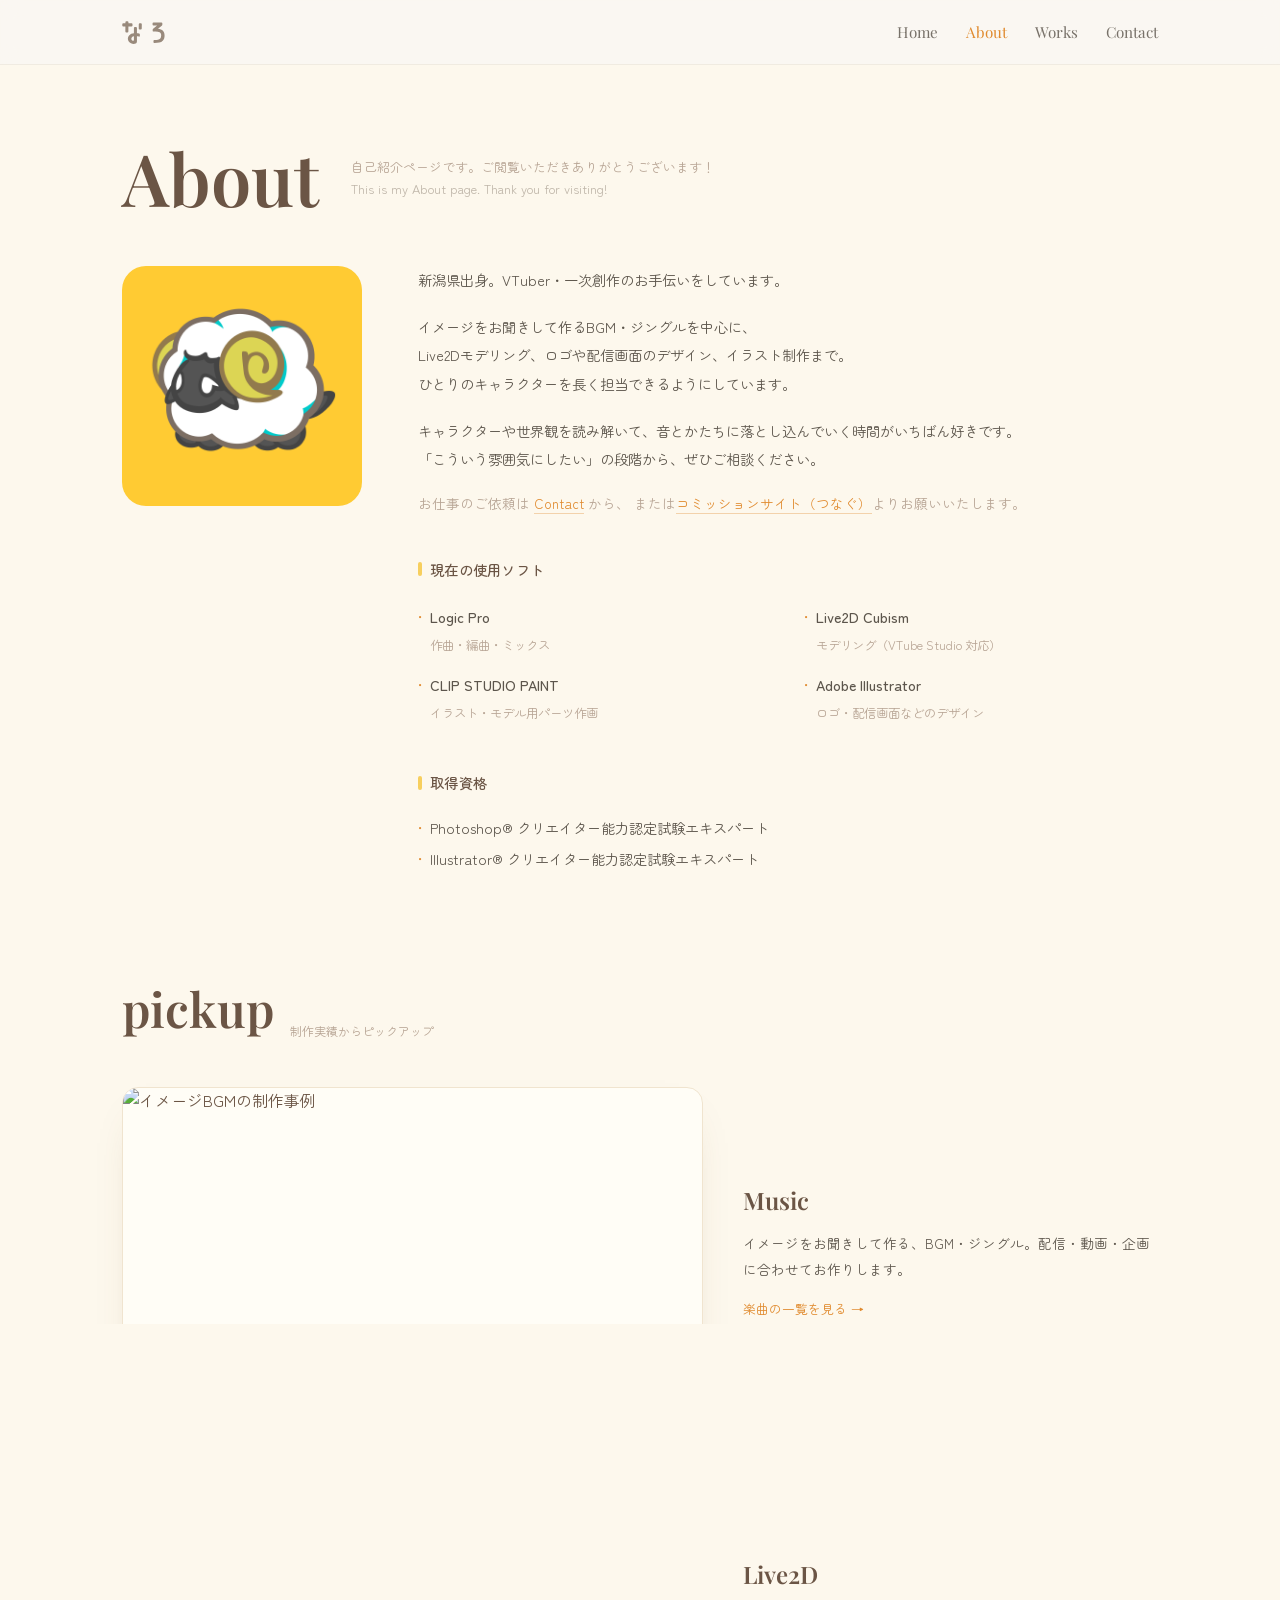
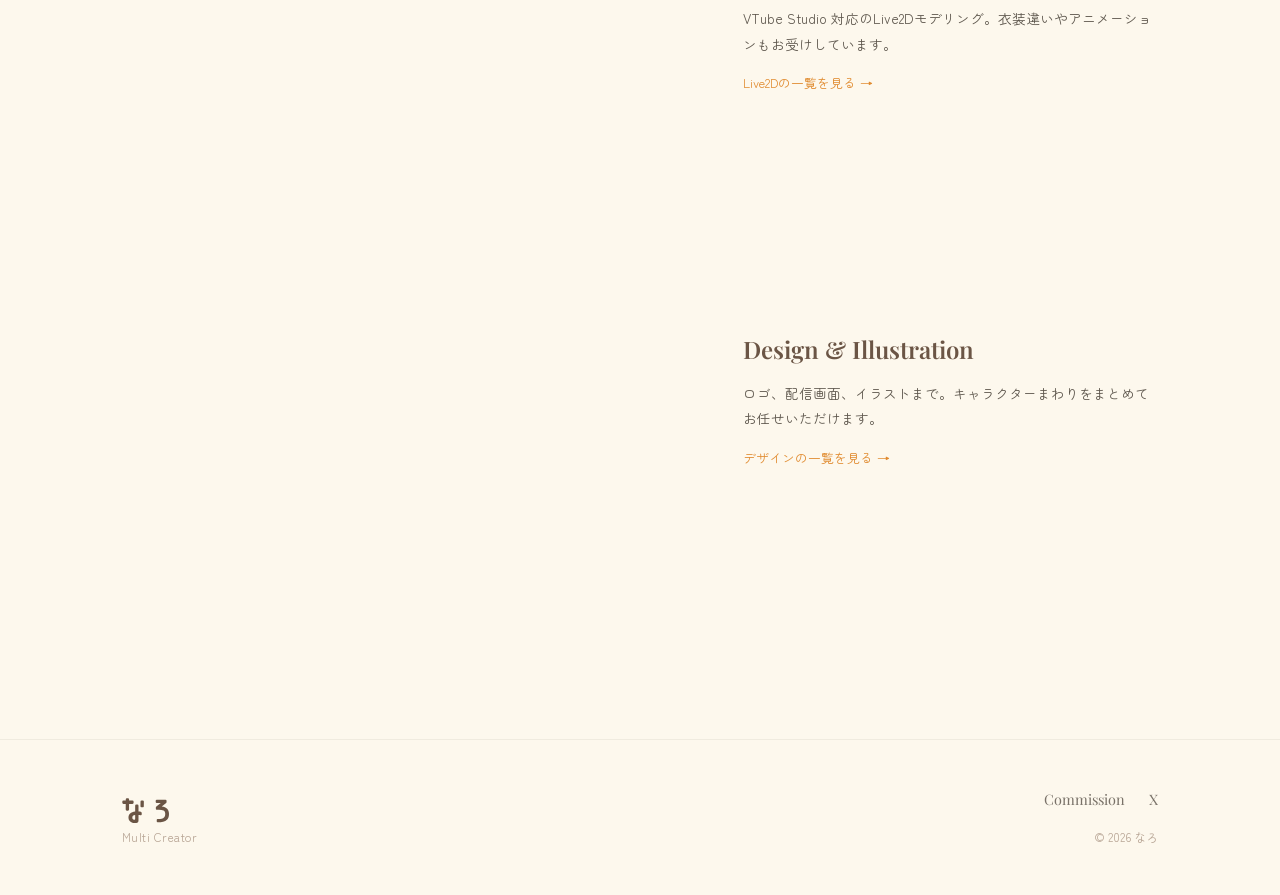
==== commit e6b42040: "ヘッダーのロゴを少し薄くし、ホバーで戻るよう調整 Co-Authored-By: Claude Opus 5 <noreply@anthropic.com>" ====
--- a/about.html
+++ b/about.html
@@ -21,7 +21,7 @@
       href="https://fonts.googleapis.com/css2?family=Playfair+Display:wght@400;500;600;700&family=Zen+Maru+Gothic:wght@400;500;700&display=swap"
       rel="stylesheet"
     />
-    <link rel="stylesheet" href="style.css?v=202610081335" />
+    <link rel="stylesheet" href="style.css?v=202610081340" />
   </head>
   <body>
     <!-- ============ ヘッダー ============ -->
@@ -185,6 +185,6 @@
       </div>
     </footer>
 
-    <script src="script.js?v=202610081335"></script>
+    <script src="script.js?v=202610081340"></script>
   </body>
 </html>
--- a/style.css
+++ b/style.css
@@ -125,9 +125,14 @@
   height: 1.45rem;
   width: auto;
   fill: var(--ink);
-  transition: fill 0.2s;
+  transition: fill 0.2s, opacity 0.2s;
+}
+/* ヘッダーは太めのロゴが主張しすぎるので、少し薄くする（フッターは等倍のまま） */
+.brand .brand__logo {
+  opacity: 0.68;
 }
 .brand:hover .brand__logo {
+  opacity: 1;
   fill: var(--hover);
 }
 .brand__logo--footer {
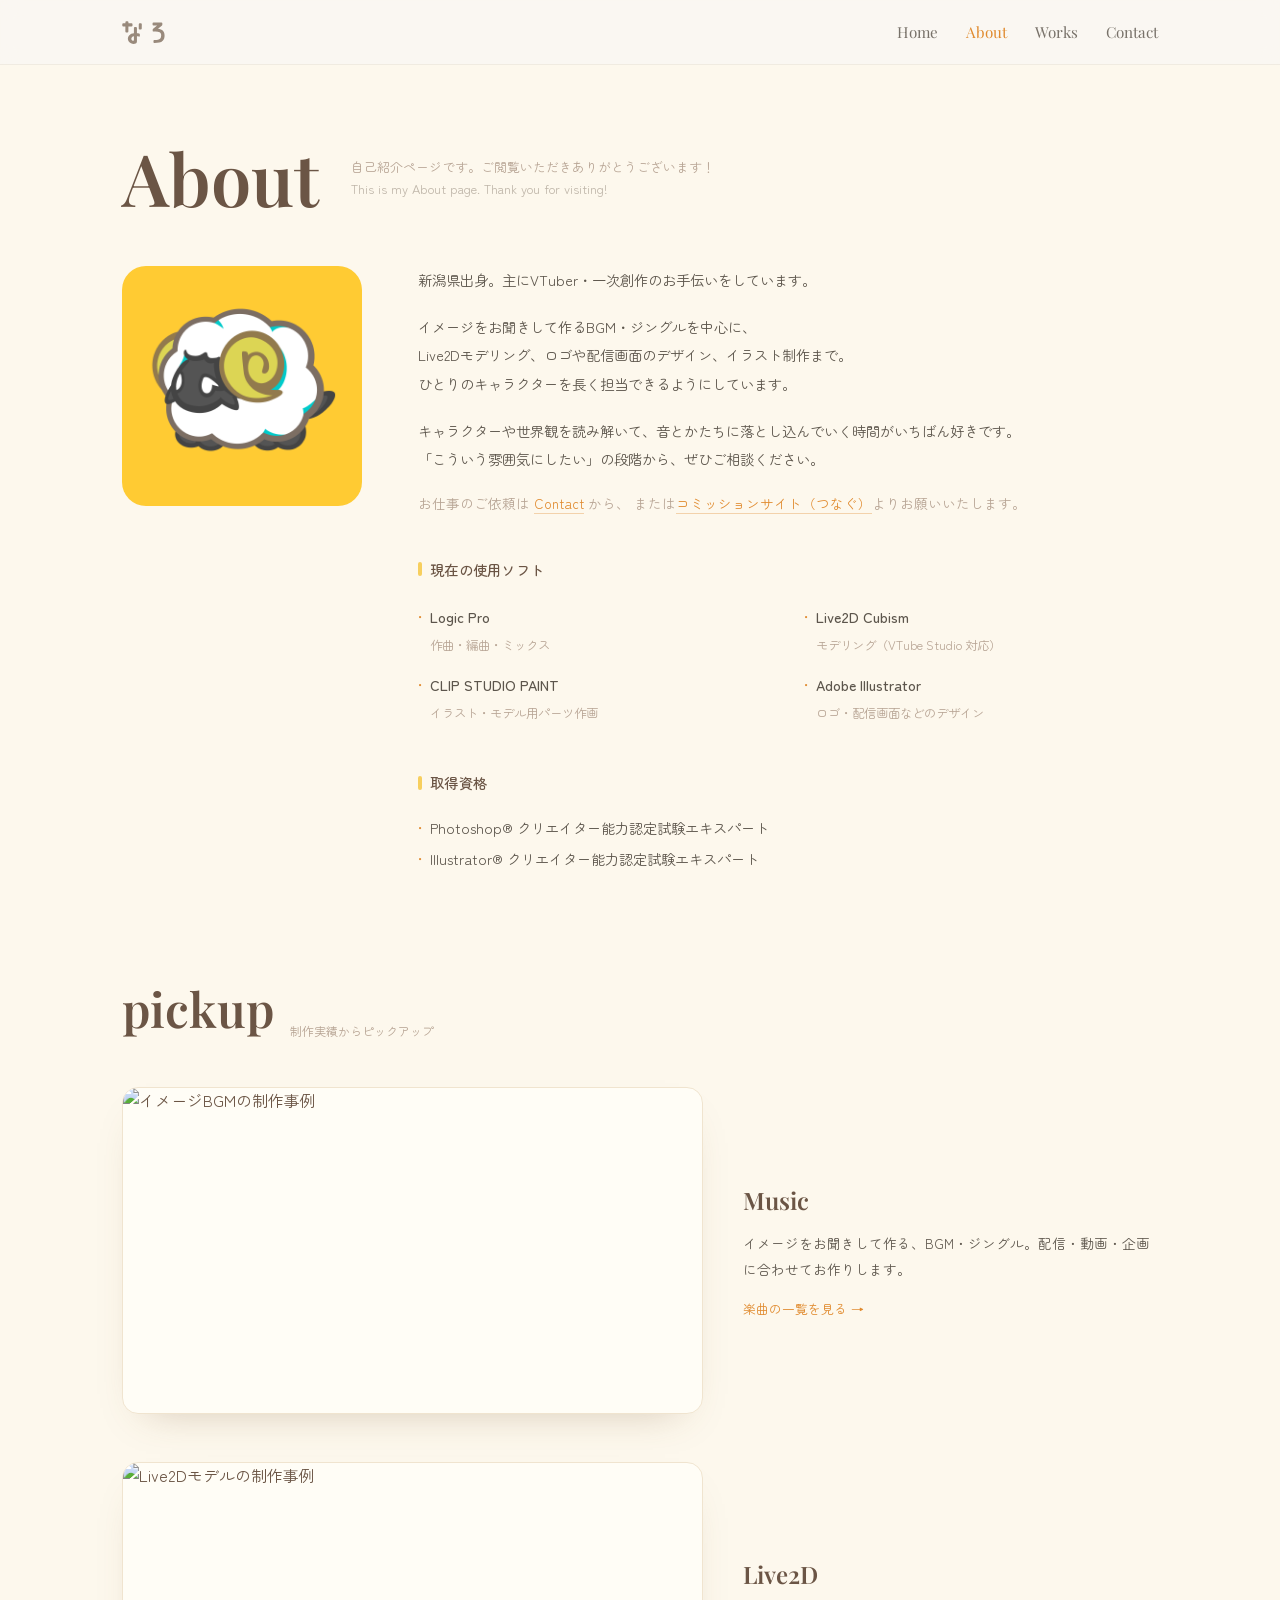
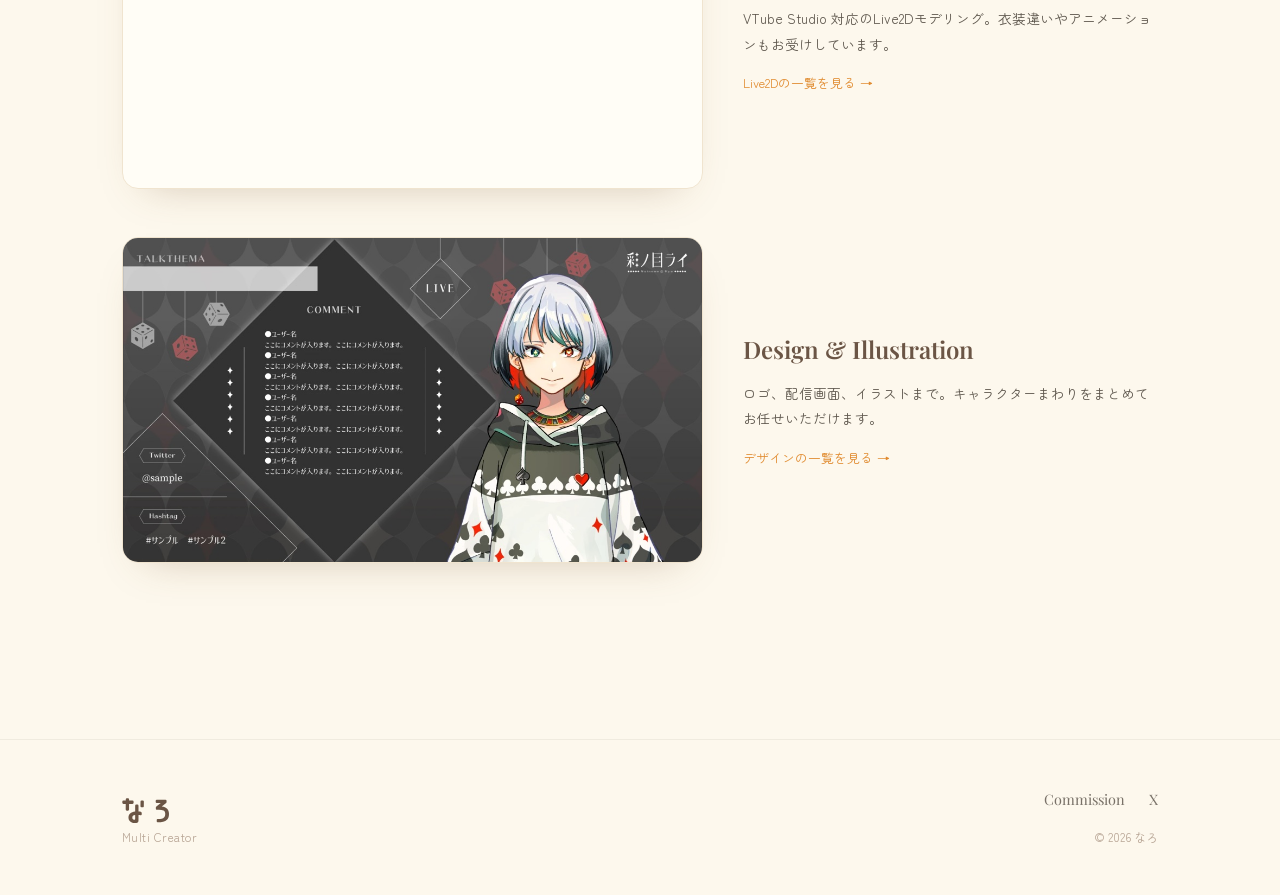
==== commit 5705cdcf: "Aboutの紹介文に「主に」を追加 Co-Authored-By: Claude Opus 5 <noreply@anthropic.com>" ====
--- a/about.html
+++ b/about.html
@@ -21,7 +21,7 @@
       href="https://fonts.googleapis.com/css2?family=Playfair+Display:wght@400;500;600;700&family=Zen+Maru+Gothic:wght@400;500;700&display=swap"
       rel="stylesheet"
     />
-    <link rel="stylesheet" href="style.css?v=202610081340" />
+    <link rel="stylesheet" href="style.css?v=202610081403" />
   </head>
   <body>
     <!-- ============ ヘッダー ============ -->
@@ -66,7 +66,7 @@
 
         <div class="profile__body">
           <div class="intro">
-            <p class="intro__block">新潟県出身。VTuber・一次創作のお手伝いをしています。</p>
+            <p class="intro__block">新潟県出身。主にVTuber・一次創作のお手伝いをしています。</p>
             <p class="intro__block">
               イメージをお聞きして作るBGM・ジングルを中心に、<br />
               Live2Dモデリング、ロゴや配信画面のデザイン、イラスト制作まで。<br />
@@ -185,6 +185,6 @@
       </div>
     </footer>
 
-    <script src="script.js?v=202610081340"></script>
+    <script src="script.js?v=202610081403"></script>
   </body>
 </html>
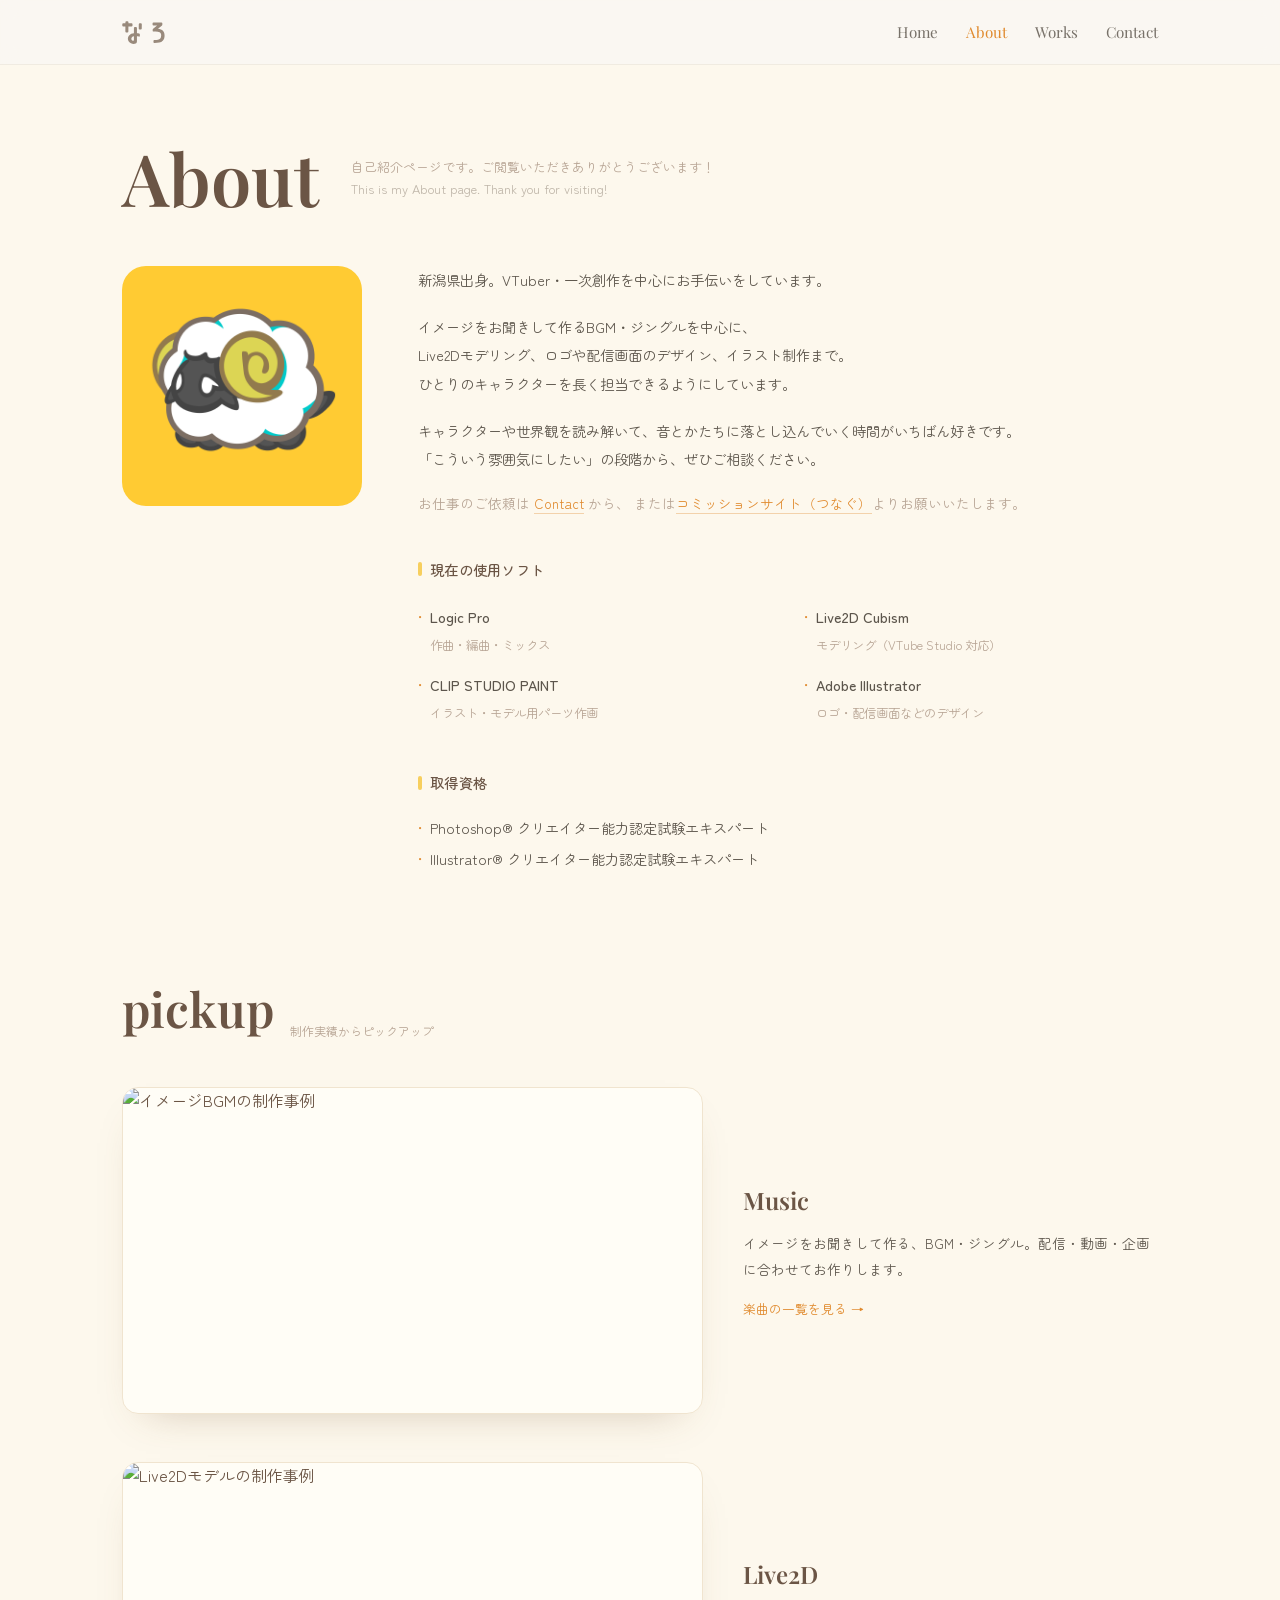
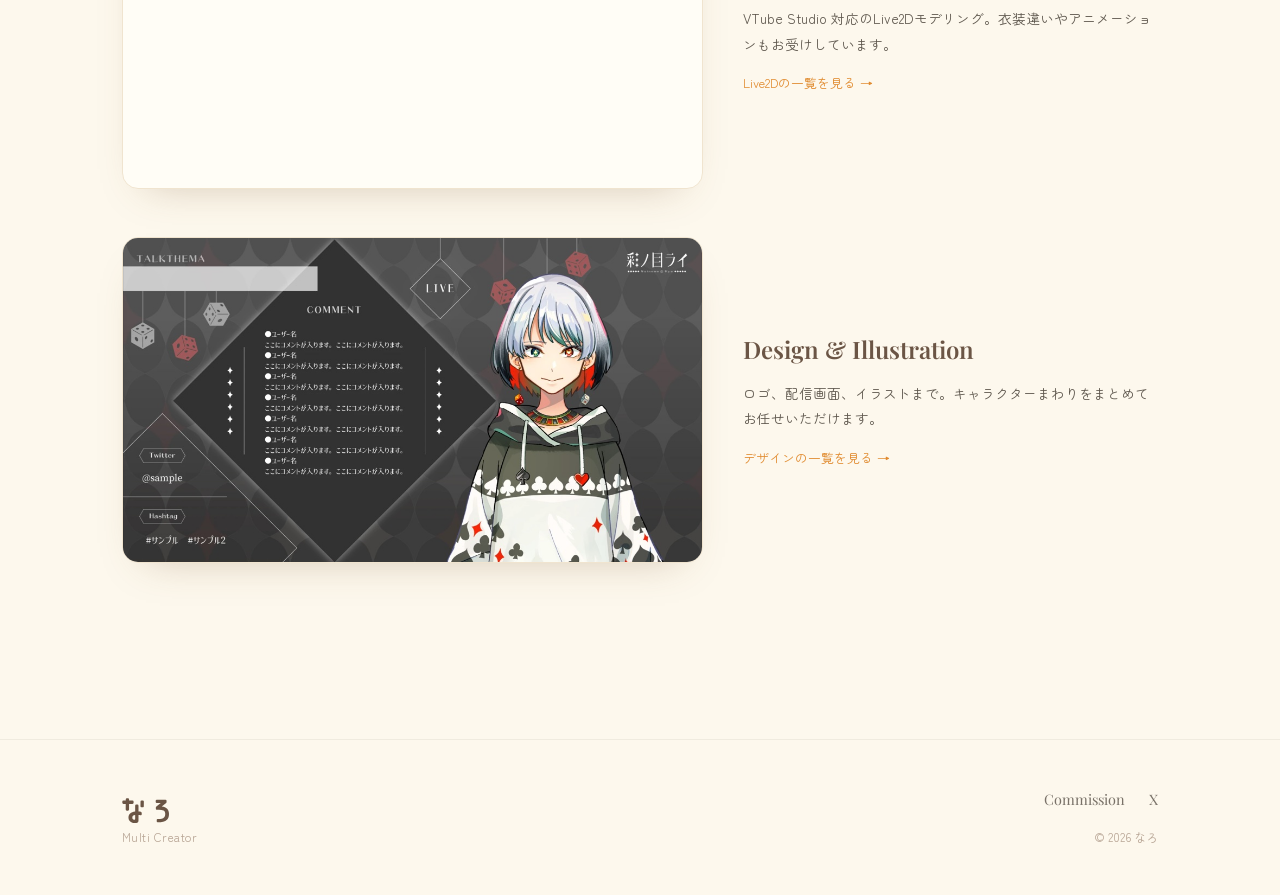
==== commit 58ac7163: "Aboutの紹介文を「中心に」の表現へ変更 Co-Authored-By: Claude Opus 5 <noreply@anthropic.com>" ====
--- a/about.html
+++ b/about.html
@@ -21,7 +21,7 @@
       href="https://fonts.googleapis.com/css2?family=Playfair+Display:wght@400;500;600;700&family=Zen+Maru+Gothic:wght@400;500;700&display=swap"
       rel="stylesheet"
     />
-    <link rel="stylesheet" href="style.css?v=202610081403" />
+    <link rel="stylesheet" href="style.css?v=202610081404" />
   </head>
   <body>
     <!-- ============ ヘッダー ============ -->
@@ -66,7 +66,7 @@
 
         <div class="profile__body">
           <div class="intro">
-            <p class="intro__block">新潟県出身。主にVTuber・一次創作のお手伝いをしています。</p>
+            <p class="intro__block">新潟県出身。VTuber・一次創作を中心にお手伝いをしています。</p>
             <p class="intro__block">
               イメージをお聞きして作るBGM・ジングルを中心に、<br />
               Live2Dモデリング、ロゴや配信画面のデザイン、イラスト制作まで。<br />
@@ -185,6 +185,6 @@
       </div>
     </footer>
 
-    <script src="script.js?v=202610081403"></script>
+    <script src="script.js?v=202610081404"></script>
   </body>
 </html>
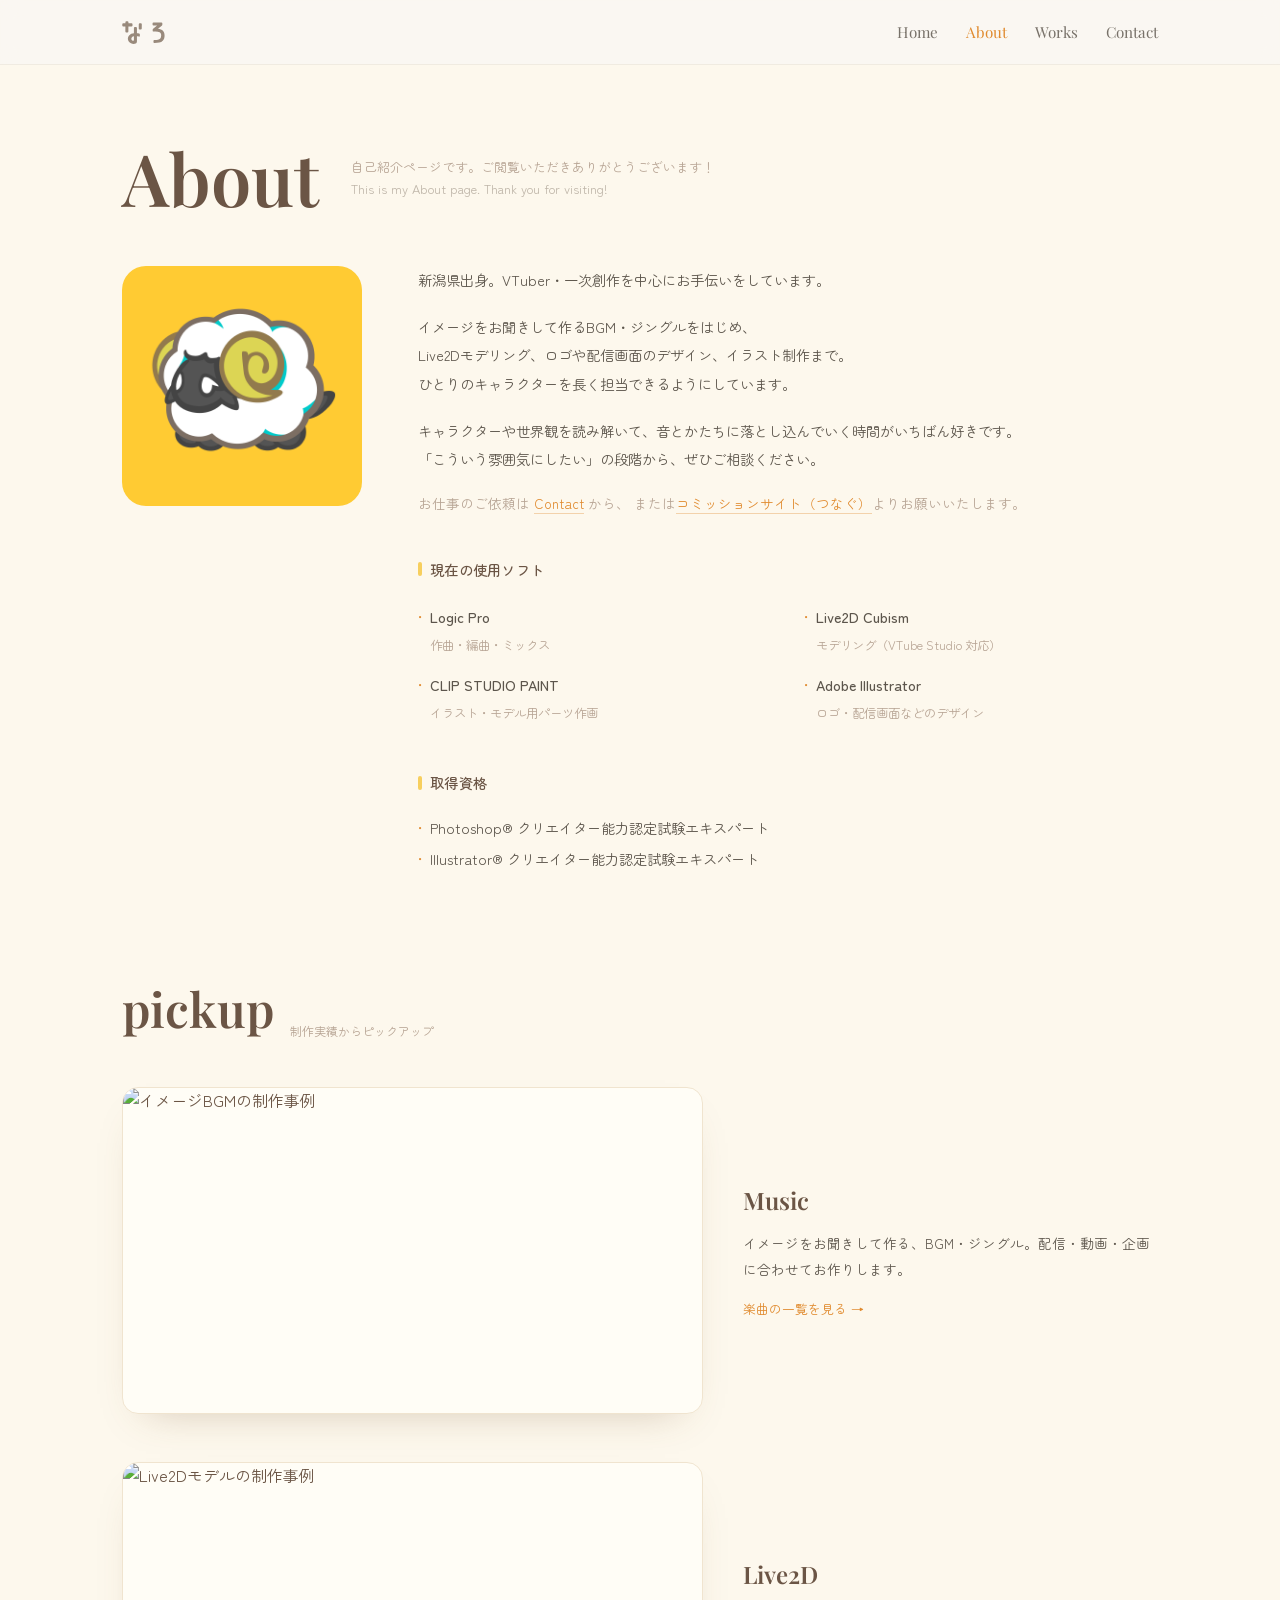
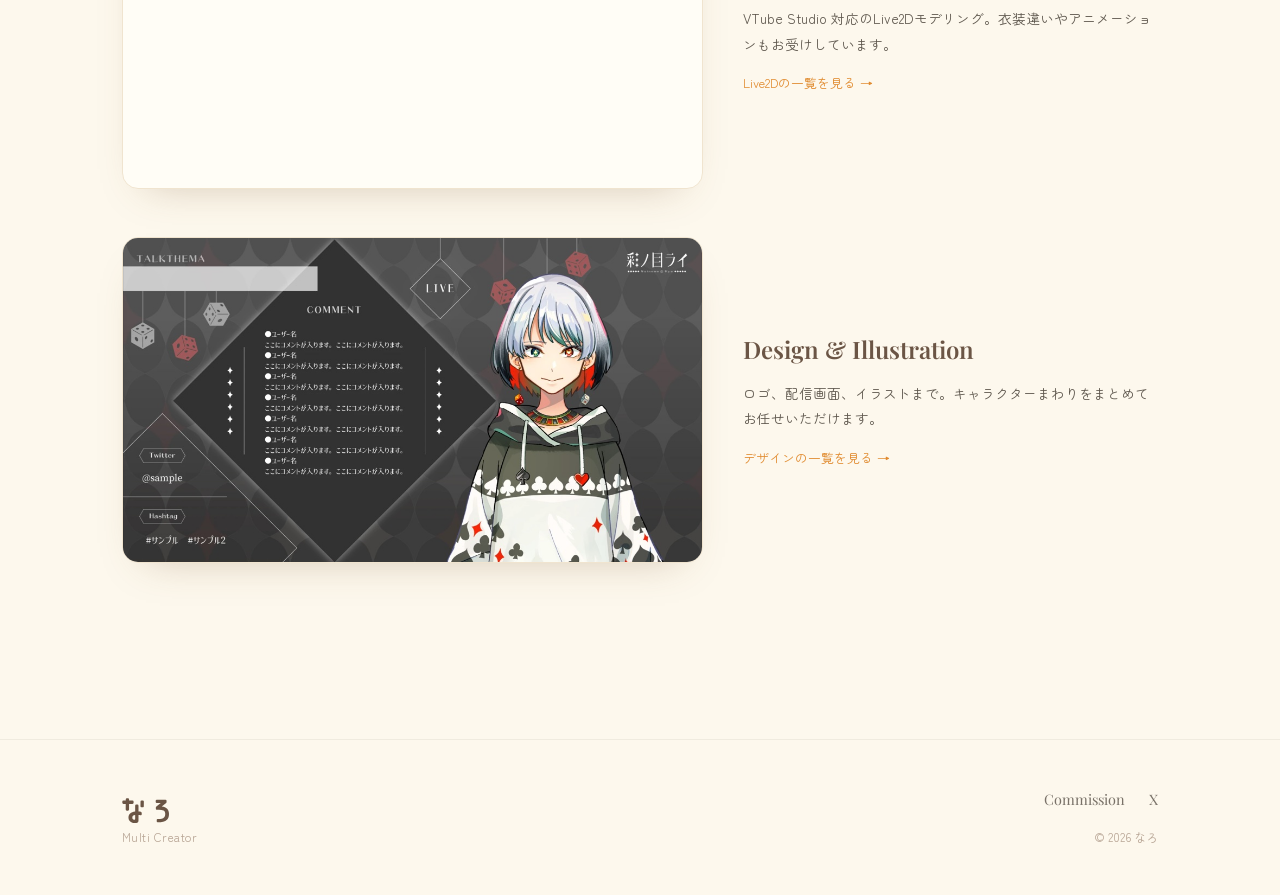
==== commit d3890760: "Aboutの2行目を「をはじめ、」の表現へ変更 Co-Authored-By: Claude Opus 5 <noreply@anthropic.com>" ====
--- a/about.html
+++ b/about.html
@@ -21,7 +21,7 @@
       href="https://fonts.googleapis.com/css2?family=Playfair+Display:wght@400;500;600;700&family=Zen+Maru+Gothic:wght@400;500;700&display=swap"
       rel="stylesheet"
     />
-    <link rel="stylesheet" href="style.css?v=202610081404" />
+    <link rel="stylesheet" href="style.css?v=202610081405" />
   </head>
   <body>
     <!-- ============ ヘッダー ============ -->
@@ -68,7 +68,7 @@
           <div class="intro">
             <p class="intro__block">新潟県出身。VTuber・一次創作を中心にお手伝いをしています。</p>
             <p class="intro__block">
-              イメージをお聞きして作るBGM・ジングルを中心に、<br />
+              イメージをお聞きして作るBGM・ジングルをはじめ、<br />
               Live2Dモデリング、ロゴや配信画面のデザイン、イラスト制作まで。<br />
               ひとりのキャラクターを長く担当できるようにしています。
             </p>
@@ -185,6 +185,6 @@
       </div>
     </footer>
 
-    <script src="script.js?v=202610081404"></script>
+    <script src="script.js?v=202610081405"></script>
   </body>
 </html>
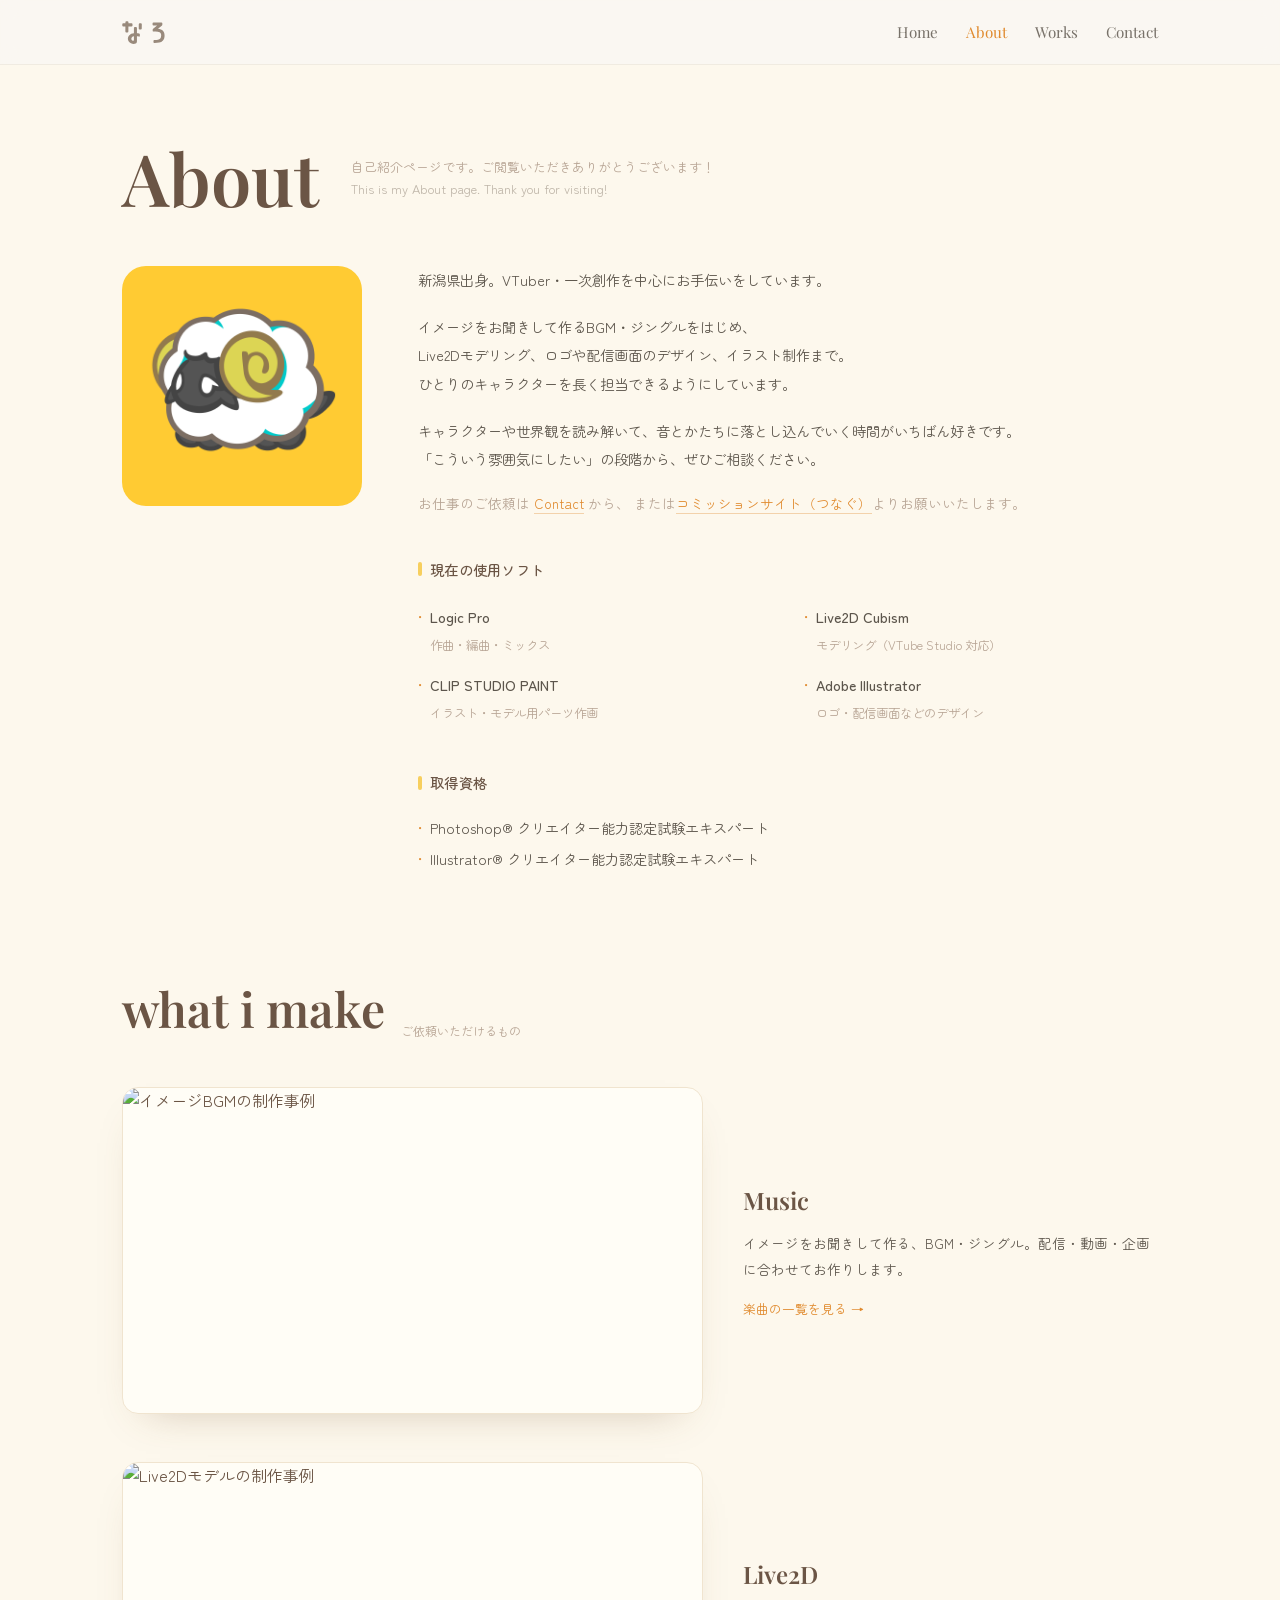
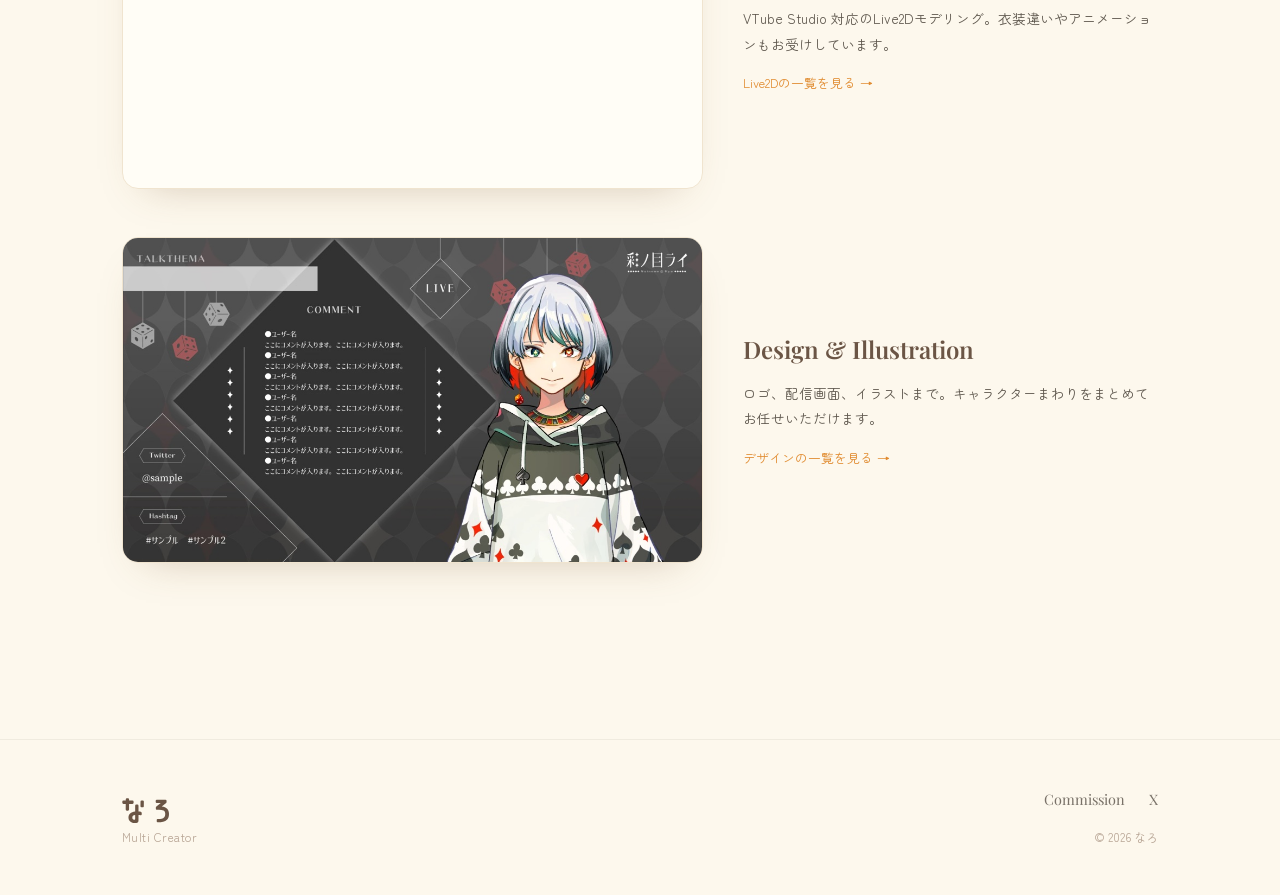
==== commit eaa98977: "Aboutのセクション見出しをwhat i makeに変更 Co-Authored-By: Claude Opus 5 <noreply@anthropic.com>" ====
--- a/about.html
+++ b/about.html
@@ -21,7 +21,7 @@
       href="https://fonts.googleapis.com/css2?family=Playfair+Display:wght@400;500;600;700&family=Zen+Maru+Gothic:wght@400;500;700&display=swap"
       rel="stylesheet"
     />
-    <link rel="stylesheet" href="style.css?v=202610081405" />
+    <link rel="stylesheet" href="style.css?v=202610081443" />
   </head>
   <body>
     <!-- ============ ヘッダー ============ -->
@@ -104,11 +104,11 @@
         </div>
       </section>
 
-      <!-- ============ pickup ============ -->
+      <!-- ============ what i make ============ -->
       <section class="pickup-section">
         <div class="section-title">
-          <h2>pickup</h2>
-          <p>制作実績からピックアップ</p>
+          <h2>what i make</h2>
+          <p>ご依頼いただけるもの</p>
         </div>
 
         <div class="pickup">
@@ -185,6 +185,6 @@
       </div>
     </footer>
 
-    <script src="script.js?v=202610081405"></script>
+    <script src="script.js?v=202610081443"></script>
   </body>
 </html>
